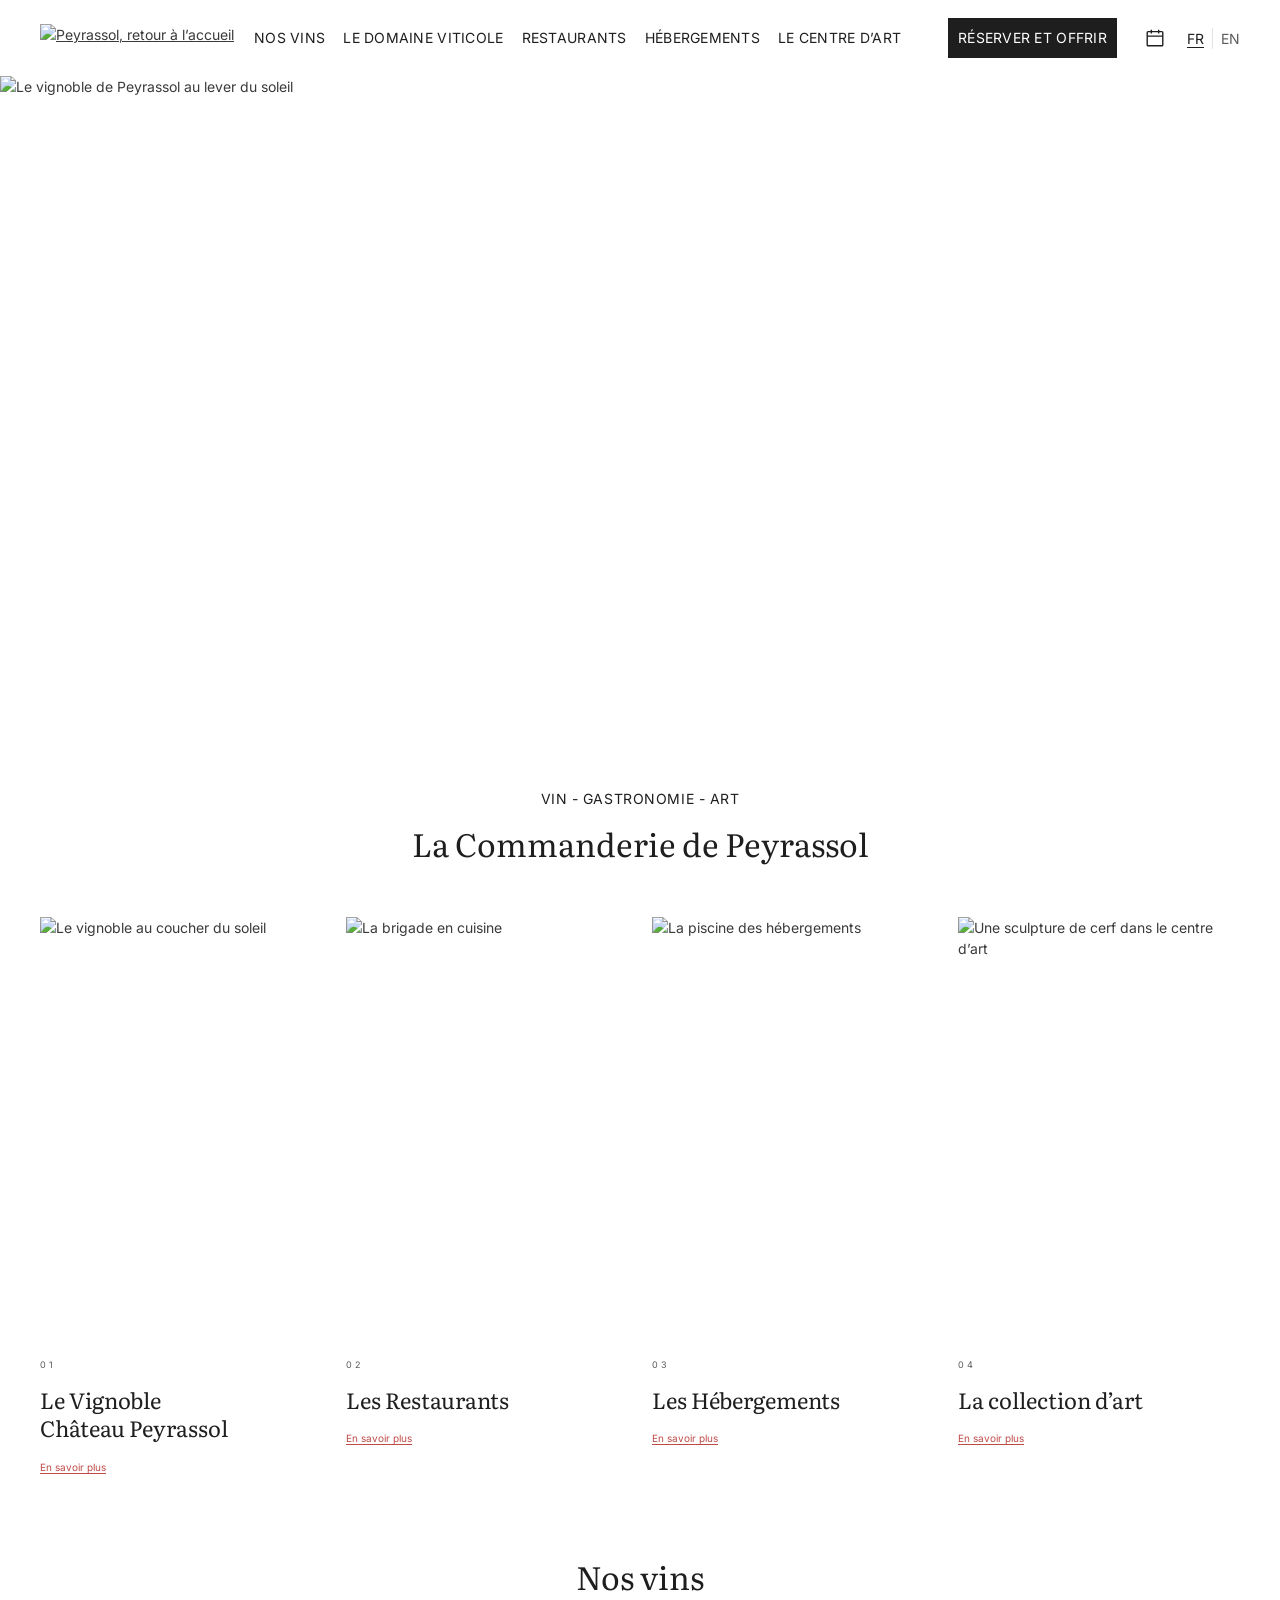
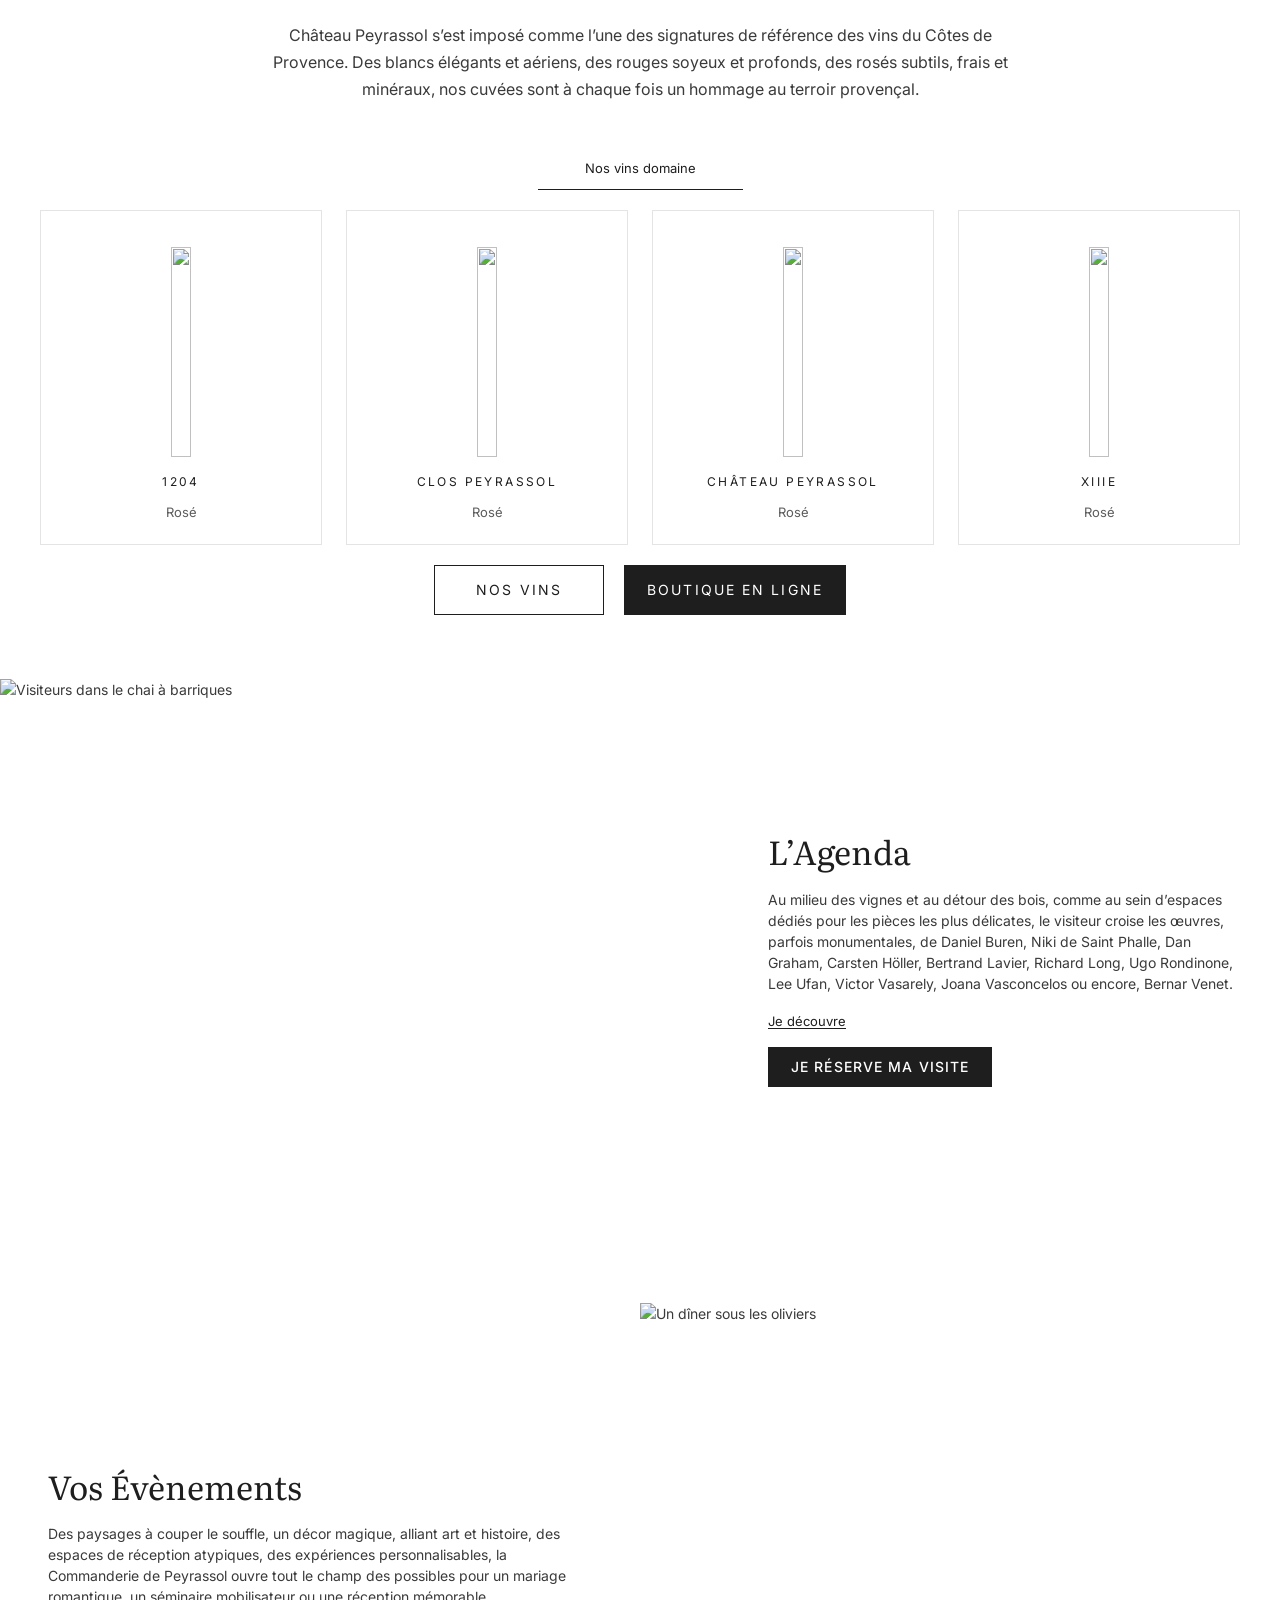
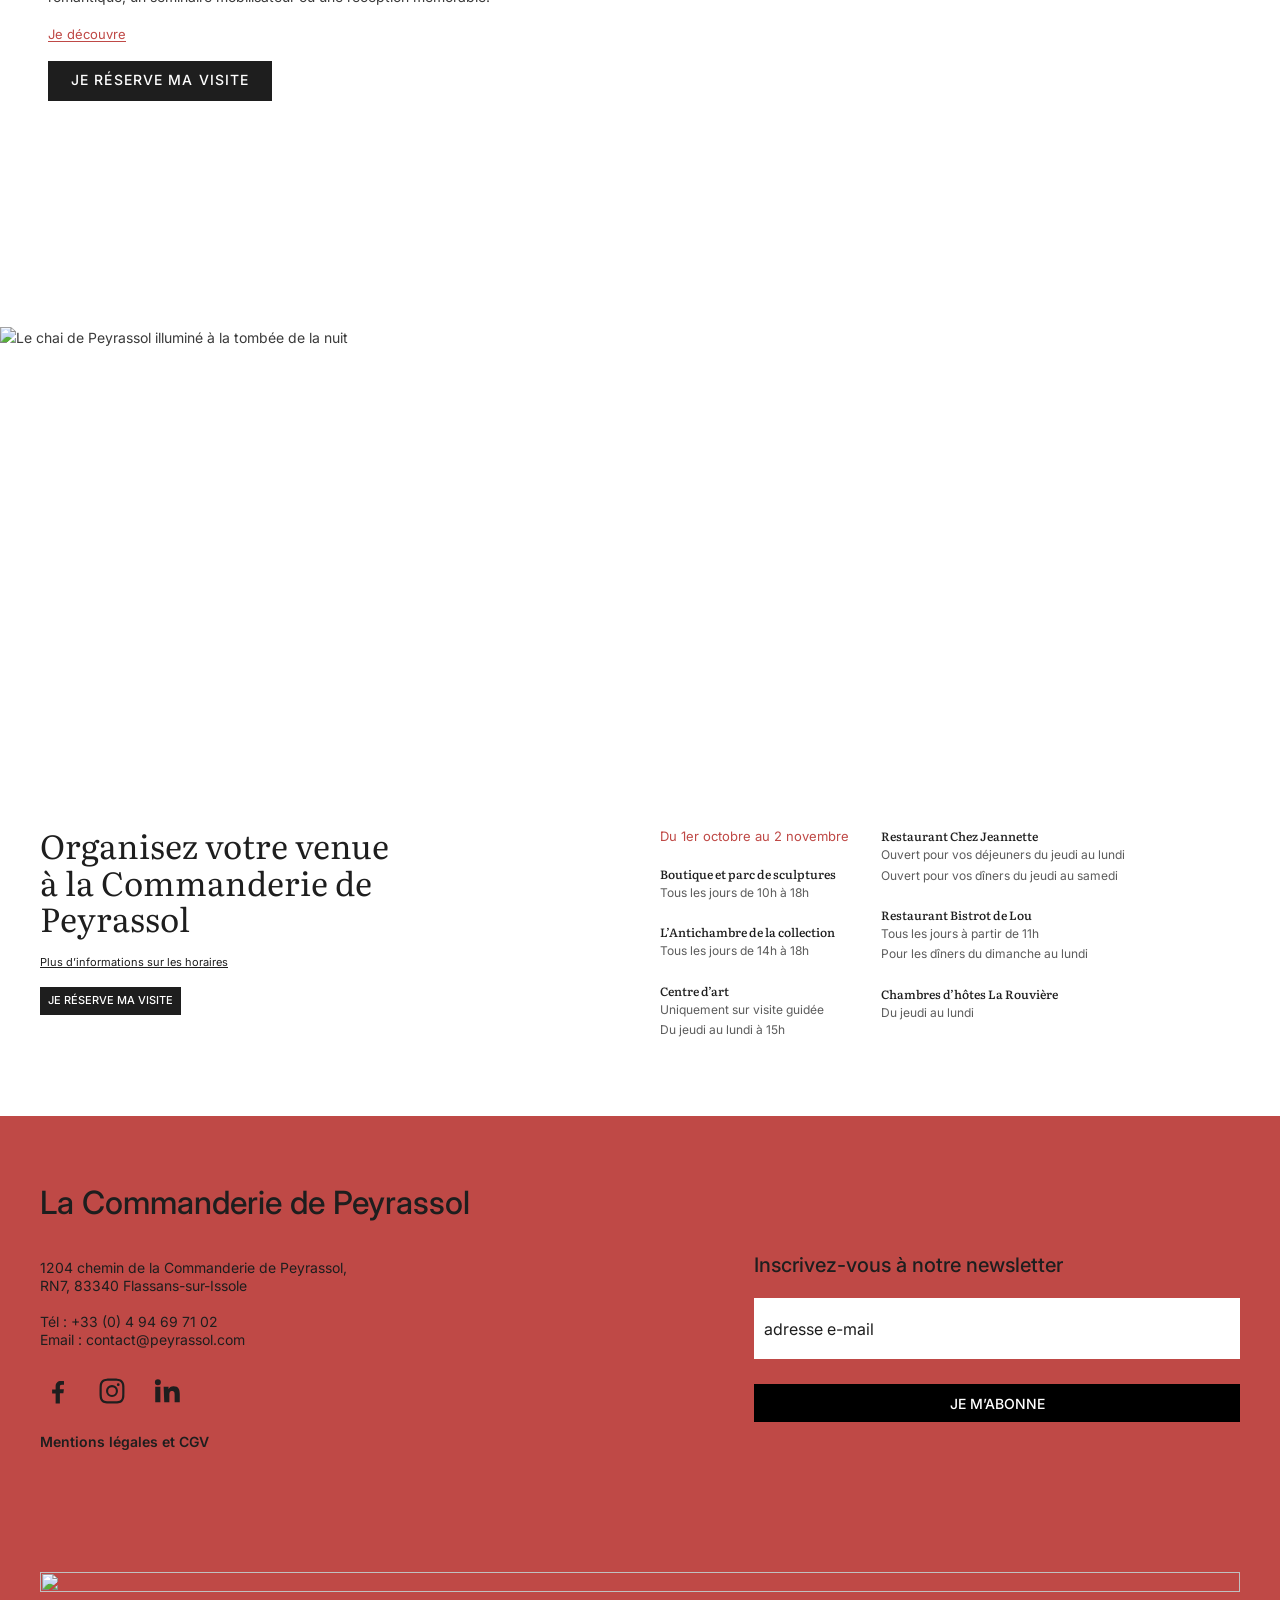
==== index.html @ d23c5f85 "style: duo typographique Suisse Int'l + Literata Literata chargée depuis Google Fonts pour les titre" ====
<!doctype html>
<html lang="fr">
<head>
  <meta charset="utf-8">
  <meta name="viewport" content="width=device-width, initial-scale=1">
  <title>Commanderie de Peyrassol | Vin, gastronomie et art en Provence</title>
  <meta name="description" content="Domaine viticole, restaurants, hébergements et centre d’art au cœur de la Provence.">
  <link rel="preconnect" href="https://fonts.googleapis.com">
  <link rel="preconnect" href="https://fonts.gstatic.com" crossorigin>
  <link rel="stylesheet" href="https://fonts.googleapis.com/css2?family=Inter:wght@400;500;600&family=Literata:opsz,wght@7..72,400..600&display=swap">
  <link rel="stylesheet" href="assets/css/style.css">
  <link rel="stylesheet" href="assets/css/mobile.css">
  <link rel="stylesheet" href="assets/css/demo.css">
</head>
<body>
  <a class="skip-link" href="#contenu">Aller au contenu</a>

  <header class="site-header">
    <div class="site-header__inner container">
      <a class="site-header__logo" href="index.html">
        <img src="assets/img/logo-peyrassol.png" width="2067" height="295" alt="Peyrassol, retour à l’accueil">
      </a>

      <nav class="main-nav" id="main-nav" aria-label="Navigation principale">
        <ul class="main-nav__list">
          <li class="main-nav__item has-sub">
            <a class="main-nav__link" href="nos-vins.html">Nos vins</a>
            <button class="main-nav__toggle" type="button" aria-expanded="false" aria-controls="sub-vins">
              <span class="visually-hidden">Sous-menu Nos vins</span>
            </button>
            <ul class="sub-nav" id="sub-vins">
              <li><a href="nos-vins.html#vins-domaine">Nos vins de domaine</a></li>
              <li><a href="nos-vins.html#vins-negoce">Nos vins de négoce</a></li>
              <li class="sub-nav__strong"><a href="#">La boutique en ligne</a></li>
            </ul>
          </li>
          <li class="main-nav__item has-sub">
            <a class="main-nav__link" href="#">Le domaine viticole</a>
            <button class="main-nav__toggle" type="button" aria-expanded="false" aria-controls="sub-domaine">
              <span class="visually-hidden">Sous-menu Le domaine viticole</span>
            </button>
            <ul class="sub-nav" id="sub-domaine">
              <li><a href="#">Le Vignoble Château Peyrassol</a></li>
              <li><a href="#">Visite et dégustation</a></li>
              <li><a href="#">L’équipe</a></li>
              <li><a href="#">Vos événements</a></li>
              <li><a href="index.html#agenda">Agenda</a></li>
              <li><a href="#">Horaires et contact</a></li>
              <li class="sub-nav__strong"><a href="#">Réservez votre visite</a></li>
            </ul>
          </li>
          <li class="main-nav__item has-sub">
            <a class="main-nav__link" href="restaurants.html">Restaurants</a>
            <button class="main-nav__toggle" type="button" aria-expanded="false" aria-controls="sub-restaurants">
              <span class="visually-hidden">Sous-menu Restaurants</span>
            </button>
            <ul class="sub-nav" id="sub-restaurants">
              <li><a href="restaurants.html">Découvrir les restaurants</a></li>
              <li><a href="restaurants.html#chez-jeannette">Chez Jeannette</a></li>
              <li><a href="restaurants.html#bistrot-de-lou">Le Bistrot de Lou</a></li>
              <li class="sub-nav__strong"><a href="#">Réservez votre table</a></li>
            </ul>
          </li>
          <li class="main-nav__item has-sub">
            <a class="main-nav__link" href="#">Hébergements</a>
            <button class="main-nav__toggle" type="button" aria-expanded="false" aria-controls="sub-hebergements">
              <span class="visually-hidden">Sous-menu Hébergements</span>
            </button>
            <ul class="sub-nav" id="sub-hebergements">
              <li><a href="#">La Rouvière</a></li>
              <li><a href="#">La Commanderie</a></li>
              <li class="sub-nav__strong"><a href="#">Réservez votre séjour</a></li>
            </ul>
          </li>
          <li class="main-nav__item has-sub">
            <a class="main-nav__link" href="#">Le centre d’art</a>
            <button class="main-nav__toggle" type="button" aria-expanded="false" aria-controls="sub-art">
              <span class="visually-hidden">Sous-menu Le centre d’art</span>
            </button>
            <ul class="sub-nav" id="sub-art">
              <li><a href="#">Découvrez le centre d’art</a></li>
              <li><a href="#">La collection Philippe Austruy</a></li>
              <li><a href="#">La programmation 2026</a></li>
              <li><a href="#">Les expositions temporaires</a></li>
              <li class="sub-nav__strong"><a href="#">Réservez votre visite</a></li>
            </ul>
          </li>
        </ul>

        <div class="main-nav__actions">
          <div class="main-nav__item main-nav__item--cta has-sub">
            <a class="main-nav__link main-nav__link--cta" href="#">Réserver et offrir</a>
            <button class="main-nav__toggle" type="button" aria-expanded="false" aria-controls="sub-reserver">
              <span class="visually-hidden">Sous-menu Réserver et offrir</span>
            </button>
            <ul class="sub-nav" id="sub-reserver">
              <li><a href="#">Achetez nos vins</a></li>
              <li><a href="#">Visitez notre domaine viticole</a></li>
              <li><a href="#">Réservez votre table</a></li>
              <li><a href="#">Visitez notre centre d’art</a></li>
              <li><a href="#">Réservez votre séjour</a></li>
              <li><a href="#">Boutique cadeaux</a></li>
              <li><a href="#">Offrez une carte cadeau</a></li>
            </ul>
          </div>
        </div>
      </nav>

      <div class="header-tools">
        <a class="header-tools__agenda" href="index.html#agenda" aria-label="Agenda">
          <svg viewBox="0 0 24 24" aria-hidden="true"><rect x="3.5" y="5" width="17" height="15.5" rx="1"/><path d="M3.5 10h17M8 3v4M16 3v4"/></svg>
        </a>
        <div class="lang-switch">
          <a class="lang-switch__link is-current" href="#" aria-current="true">FR</a>
          <a class="lang-switch__link" href="#" lang="en">EN</a>
        </div>
      </div>

      <button class="burger" type="button" aria-expanded="false" aria-controls="main-nav" aria-label="Ouvrir le menu">
        <span class="burger__bar"></span>
        <span class="burger__bar"></span>
        <span class="burger__bar"></span>
      </button>
    </div>
  </header>

  <main id="contenu" class="page-home">
    <section class="hero-slider" aria-label="Le domaine en images" data-slider>
      <ul class="hero-slider__track" data-slider-track>
        <li class="hero-slider__slide"><img src="assets/img/hero-accueil.jpg" width="2000" height="1124" alt="Le vignoble de Peyrassol au lever du soleil" fetchpriority="high"></li>
        <li class="hero-slider__slide"><img src="assets/img/commanderie-nuit.jpg" width="2000" height="1334" alt="Le chai de Peyrassol illuminé à la tombée de la nuit" loading="lazy"></li>
        <li class="hero-slider__slide"><img src="assets/img/hero-nos-vins.jpg" width="2000" height="506" alt="Le mur de bouteilles de la boutique" loading="lazy"></li>
      </ul>
      <div class="hero-slider__dots" data-slider-dots></div>
    </section>

    <section class="intro container">
      <p class="kicker">Vin - gastronomie - art</p>
      <h1 class="section-title">La Commanderie de Peyrassol</h1>

      <ul class="discover-grid">
        <li class="discover-card">
          <img class="discover-card__img" src="assets/img/vignoble.jpg" width="900" height="1349" alt="Le vignoble au coucher du soleil" loading="lazy">
          <span class="discover-card__num">01</span>
          <h2 class="discover-card__title">Le Vignoble<br>Château Peyrassol</h2>
          <a class="link-red" href="#">En savoir plus</a>
        </li>
        <li class="discover-card">
          <img class="discover-card__img" src="assets/img/restaurants.jpg" width="900" height="1125" alt="La brigade en cuisine" loading="lazy">
          <span class="discover-card__num">02</span>
          <h2 class="discover-card__title">Les Restaurants</h2>
          <a class="link-red" href="restaurants.html">En savoir plus</a>
        </li>
        <li class="discover-card">
          <img class="discover-card__img" src="assets/img/hebergements.jpg" width="900" height="1349" alt="La piscine des hébergements" loading="lazy">
          <span class="discover-card__num">03</span>
          <h2 class="discover-card__title">Les Hébergements</h2>
          <a class="link-red" href="#">En savoir plus</a>
        </li>
        <li class="discover-card">
          <img class="discover-card__img" src="assets/img/collection-art.jpg" width="900" height="1349" alt="Une sculpture de cerf dans le centre d’art" loading="lazy">
          <span class="discover-card__num">04</span>
          <h2 class="discover-card__title">La collection d’art</h2>
          <a class="link-red" href="#">En savoir plus</a>
        </li>
      </ul>
    </section>

    <section class="home-wines container">
      <h2 class="section-title">Nos vins</h2>
      <p class="lead">Château Peyrassol s’est imposé comme l’une des signatures de référence des vins du Côtes de Provence. Des blancs élégants et aériens, des rouges soyeux et profonds, des rosés subtils, frais et minéraux, nos cuvées sont à chaque fois un hommage au terroir provençal.</p>
      <p class="home-wines__tab">Nos vins domaine</p>

      <ul class="wine-grid">
        <li class="wine-card">
          <img class="wine-card__img" src="assets/img/bouteille-1204.jpg" width="420" height="825" alt="" loading="lazy">
          <h3 class="wine-card__name">1204</h3>
          <p class="wine-card__color">Rosé</p>
        </li>
        <li class="wine-card">
          <img class="wine-card__img" src="assets/img/bouteille-clos-peyrassol.jpg" width="420" height="825" alt="" loading="lazy">
          <h3 class="wine-card__name">Clos Peyrassol</h3>
          <p class="wine-card__color">Rosé</p>
        </li>
        <li class="wine-card">
          <img class="wine-card__img" src="assets/img/bouteille-chateau-peyrassol.jpg" width="420" height="825" alt="" loading="lazy">
          <h3 class="wine-card__name">Château Peyrassol</h3>
          <p class="wine-card__color">Rosé</p>
        </li>
        <li class="wine-card">
          <img class="wine-card__img" src="assets/img/bouteille-xiiie.jpg" width="420" height="825" alt="" loading="lazy">
          <h3 class="wine-card__name">XIIIe</h3>
          <p class="wine-card__color">Rosé</p>
        </li>
      </ul>

      <div class="btn-row">
        <a class="btn btn--outline" href="nos-vins.html">Nos vins</a>
        <a class="btn" href="#">Boutique en ligne</a>
      </div>
    </section>

    <section class="split" id="agenda">
      <img class="split__img" src="assets/img/agenda.jpg" width="1200" height="1799" alt="Visiteurs dans le chai à barriques" loading="lazy">
      <div class="split__body">
        <h2 class="split__title">L’Agenda</h2>
        <p>Au milieu des vignes et au détour des bois, comme au sein d’espaces dédiés pour les pièces les plus délicates, le visiteur croise les œuvres, parfois monumentales, de Daniel Buren, Niki de Saint Phalle, Dan Graham, Carsten Höller, Bertrand Lavier, Richard Long, Ugo Rondinone, Lee Ufan, Victor Vasarely, Joana Vasconcelos ou encore, Bernar Venet.</p>
        <a class="link-dark" href="#">Je découvre</a>
        <a class="btn" href="#">Je réserve ma visite</a>
      </div>
    </section>

    <section class="split split--reverse">
      <img class="split__img" src="assets/img/evenements.jpg" width="1200" height="1799" alt="Un dîner sous les oliviers" loading="lazy">
      <div class="split__body">
        <h2 class="split__title">Vos Évènements</h2>
        <p>Des paysages à couper le souffle, un décor magique, alliant art et histoire, des espaces de réception atypiques, des expériences personnalisables, la Commanderie de Peyrassol ouvre tout le champ des possibles pour un mariage romantique, un séminaire mobilisateur ou une réception mémorable.</p>
        <a class="link-red" href="#">Je découvre</a>
        <a class="btn" href="#">Je réserve ma visite</a>
      </div>
    </section>

    <div class="full-img">
      <img src="assets/img/commanderie-nuit.jpg" width="2000" height="1334" alt="Le chai de Peyrassol illuminé à la tombée de la nuit" loading="lazy">
    </div>

    <section class="visit container">
      <div class="visit__intro">
        <h2 class="visit__title">Organisez votre venue à la Commanderie de Peyrassol</h2>
        <a class="visit__more" href="#">Plus d’informations sur les horaires</a>
        <a class="btn btn--small" href="#">Je réserve ma visite</a>
      </div>
      <div class="visit__hours">
        <div class="visit__col">
          <p class="hours__season">Du 1er octobre au 2 novembre</p>
          <dl class="hours">
            <dt>Boutique et parc de sculptures</dt>
            <dd>Tous les jours de 10h à 18h</dd>
            <dt>L’Antichambre de la collection</dt>
            <dd>Tous les jours de 14h à 18h</dd>
            <dt>Centre d’art</dt>
            <dd>Uniquement sur visite guidée<br>Du jeudi au lundi à 15h</dd>
          </dl>
        </div>
        <dl class="hours">
          <dt>Restaurant Chez Jeannette</dt>
          <dd>Ouvert pour vos déjeuners du jeudi au lundi<br>Ouvert pour vos dîners du jeudi au samedi</dd>
          <dt>Restaurant Bistrot de Lou</dt>
          <dd>Tous les jours à partir de 11h<br>Pour les dîners du dimanche au lundi</dd>
          <dt>Chambres d’hôtes La Rouvière</dt>
          <dd>Du jeudi au lundi</dd>
        </dl>
      </div>
    </section>
  </main>

  <footer class="site-footer">
    <div class="site-footer__inner container">
      <div class="site-footer__info">
        <p class="site-footer__title">La Commanderie de Peyrassol</p>
        <address class="site-footer__address">
          <p>1204 chemin de la Commanderie de Peyrassol,<br>RN7, 83340 Flassans-sur-Issole</p>
          <p>Tél : <a href="tel:+33494697102">+33 (0) 4 94 69 71 02</a><br>Email : <a href="mailto:contact@peyrassol.com">contact@peyrassol.com</a></p>
        </address>
        <ul class="social">
          <li><a class="social__link" href="#" aria-label="Facebook">
            <svg viewBox="0 0 24 24" aria-hidden="true"><path d="M13.5 22v-8.2h2.8l.4-3.2h-3.2V8.5c0-.9.3-1.6 1.6-1.6h1.7V4.1c-.3 0-1.3-.1-2.5-.1-2.5 0-4.2 1.5-4.2 4.3v2.4H7.3v3.2h2.8V22h3.4z"/></svg>
          </a></li>
          <li><a class="social__link" href="#" aria-label="Instagram">
            <svg viewBox="0 0 24 24" aria-hidden="true"><path d="M12 7.2a4.8 4.8 0 1 0 0 9.6 4.8 4.8 0 0 0 0-9.6zm0 7.9a3.1 3.1 0 1 1 0-6.2 3.1 3.1 0 0 1 0 6.2zm5-9.3a1.1 1.1 0 1 0 0 2.2 1.1 1.1 0 0 0 0-2.2zM21.9 7.9c-.1-1.6-.4-3-1.6-4.2S17.7 2.2 16.1 2.1C14.5 2 9.5 2 7.9 2.1c-1.6.1-3 .4-4.2 1.6S2.2 6.3 2.1 7.9C2 9.5 2 14.5 2.1 16.1c.1 1.6.4 3 1.6 4.2s2.6 1.5 4.2 1.6c1.6.1 6.6.1 8.2 0 1.6-.1 3-.4 4.2-1.6s1.5-2.6 1.6-4.2c.1-1.6.1-6.6 0-8.2zm-2.1 10a3.3 3.3 0 0 1-1.9 1.9c-1.3.5-4.4.4-5.9.4s-4.6.1-5.9-.4a3.3 3.3 0 0 1-1.9-1.9c-.5-1.3-.4-4.4-.4-5.9s-.1-4.6.4-5.9a3.3 3.3 0 0 1 1.9-1.9c1.3-.5 4.4-.4 5.9-.4s4.6-.1 5.9.4a3.3 3.3 0 0 1 1.9 1.9c.5 1.3.4 4.4.4 5.9s.1 4.6-.4 5.9z"/></svg>
          </a></li>
          <li><a class="social__link" href="#" aria-label="LinkedIn">
            <svg viewBox="0 0 24 24" aria-hidden="true"><path d="M3.4 8.6h4.1V21H3.4zM5.5 2.5a2.4 2.4 0 1 1 0 4.8 2.4 2.4 0 0 1 0-4.8zM10.1 8.6H14v1.7h.1c.6-1 1.9-2.1 3.9-2.1 4.2 0 5 2.7 5 6.3V21h-4.1v-5.8c0-1.4 0-3.2-2-3.2s-2.2 1.5-2.2 3.1V21h-4.1z"/></svg>
          </a></li>
        </ul>
        <a class="site-footer__legal" href="#">Mentions légales et CGV</a>
      </div>

      <form class="newsletter" action="#" method="post">
        <label class="newsletter__title" for="newsletter-email">Inscrivez-vous à notre newsletter</label>
        <input class="newsletter__input" id="newsletter-email" type="email" name="email" placeholder="adresse e-mail" autocomplete="email" required>
        <button class="newsletter__button" type="submit">Je m’abonne</button>
      </form>
    </div>

    <div class="site-footer__brand container">
      <img src="assets/img/logo-peyrassol.png" width="2067" height="295" alt="" loading="lazy">
    </div>
  </footer>

  <script src="assets/js/menu-mobile.js" defer></script>
  <script src="assets/js/main.js" defer></script>
  <script src="assets/js/demo-switch.js" defer></script>
</body>
</html>
---- assets/css/style.css ----
/* ==========================================================================
   Peyrassol — styles de base (desktop, maquettes 1440 px)
   Le responsive est entièrement dans mobile.css, chargé après ce fichier.
   ========================================================================== */

:root {
  --red: #bf4946;
  --black: #1e1e1e;
  --text: #3a3a3a;
  --grey: #5c5c5c;
  --border: #e4e4e4;
  --bg-grey: #efebeb;
  --white: #fff;

  /* Suisse Int'l : police sous licence, servie si installée (voir @font-face
     ci-dessous) ; Inter la remplace en attendant les fichiers .woff2. */
  --font-sans: "Suisse Intl", Inter, "Helvetica Neue", Arial, sans-serif;
  --font-serif: Literata, Georgia, "Times New Roman", serif;

  --container: 1200px;
  --gutter: 24px;
  --header-h: 76px;
}

/* --- Polices ----------------------------------------------------------- */

/* Suisse Int'l (Swiss Typefaces) : à compléter avec
   url("../fonts/SuisseIntl-*.woff2") format("woff2") une fois la licence web fournie. */
@font-face {
  font-family: "Suisse Intl";
  font-weight: 400;
  font-display: swap;
  src: local("Suisse Int'l Regular"), local("SuisseIntl-Regular");
}

@font-face {
  font-family: "Suisse Intl";
  font-weight: 500;
  font-display: swap;
  src: local("Suisse Int'l Medium"), local("SuisseIntl-Medium");
}

@font-face {
  font-family: "Suisse Intl";
  font-weight: 600;
  font-display: swap;
  src: local("Suisse Int'l SemiBold"), local("SuisseIntl-SemiBold");
}

/* --- Reset ------------------------------------------------------------- */

*,
*::before,
*::after {
  box-sizing: border-box;
}

html {
  -webkit-text-size-adjust: 100%;
  scroll-padding-top: var(--header-h);
}

body {
  margin: 0;
  font-family: var(--font-sans);
  font-size: 14px;
  line-height: 1.5;
  color: var(--text);
  background: var(--white);
  -webkit-font-smoothing: antialiased;
}

h1, h2, h3, h4, p, ul, dl, dd, figure {
  margin: 0;
}

ul {
  padding: 0;
  list-style: none;
}

img {
  display: block;
  max-width: 100%;
  height: auto;
}

a {
  color: inherit;
}

button,
input {
  font: inherit;
  color: inherit;
}

button {
  cursor: pointer;
}

:focus-visible {
  outline: 2px solid var(--red);
  outline-offset: 2px;
}

.visually-hidden {
  position: absolute !important;
  width: 1px;
  height: 1px;
  overflow: hidden;
  clip: rect(0 0 0 0);
  white-space: nowrap;
}

.skip-link {
  position: absolute;
  top: -100px;
  left: 16px;
  z-index: 200;
  padding: 10px 16px;
  background: var(--black);
  color: var(--white);
}

.skip-link:focus {
  top: 8px;
}

.container {
  width: min(var(--container), 100% - 2 * var(--gutter));
  margin-inline: auto;
}

/* --- Éléments communs ------------------------------------------------- */

.kicker {
  font-size: 14px;
  letter-spacing: 0.04em;
  text-transform: uppercase;
  color: var(--black);
}

.section-title {
  font-family: var(--font-serif);
  font-size: 32px;
  font-weight: 400;
  line-height: 1.25;
  color: var(--black);
}

.page-title {
  font-family: var(--font-serif);
  font-size: 44px;
  font-weight: 400;
  line-height: 1.2;
  color: var(--black);
}

.lead {
  max-width: 760px;
  margin-inline: auto;
  font-size: 16px;
  line-height: 1.7;
}

.link-red,
.link-dark {
  display: inline-block;
  font-size: 13px;
  text-underline-offset: 2px;
}

.link-red {
  color: var(--red);
}

.link-dark {
  color: var(--black);
}

.btn {
  display: inline-flex;
  align-items: center;
  justify-content: center;
  min-height: 40px;
  padding: 10px 22px;
  border: 1px solid var(--black);
  background: var(--black);
  color: var(--white);
  font-size: 14px;
  font-weight: 500;
  letter-spacing: 0.08em;
  line-height: 1.2;
  text-align: center;
  text-decoration: none;
  text-transform: uppercase;
  transition: background-color 0.2s, color 0.2s;
}

.btn:hover {
  background: var(--white);
  color: var(--black);
}

.btn--outline {
  background: var(--white);
  color: var(--black);
}

.btn--outline:hover {
  background: var(--black);
  color: var(--white);
}

.btn--tag {
  min-height: 32px;
  padding: 6px 9px;
  background: var(--white);
  color: var(--black);
  letter-spacing: 0;
}

.btn--tag:hover {
  background: var(--black);
  color: var(--white);
}

.btn--small {
  min-height: 28px;
  padding: 6px 7px;
  font-size: 11px;
  letter-spacing: 0;
}

.btn-row {
  display: flex;
  flex-wrap: wrap;
  justify-content: center;
  gap: 20px;
}

/* --- Header ----------------------------------------------------------- */

.site-header {
  position: sticky;
  top: 0;
  z-index: 100;
  background: var(--white);
}

/* Bandeau blanc pleine largeur derrière les sous-menus (maquettes « Group ») */
.site-header::after {
  content: "";
  position: absolute;
  top: 100%;
  left: 0;
  right: 0;
  height: 190px;
  background: var(--white);
  opacity: 0;
  visibility: hidden;
  pointer-events: none;
}

.site-header:has(.has-sub:is(:hover, :focus-within))::after {
  opacity: 1;
  visibility: visible;
}

.site-header__inner {
  display: flex;
  align-items: center;
  height: var(--header-h);
}

.site-header__logo {
  flex-shrink: 0;
  margin-right: 18px;
}

.site-header__logo img {
  width: 196px;
}

.burger {
  display: none;
}

.main-nav {
  display: flex;
  flex: 1;
  align-items: center;
  justify-content: space-between;
}

.main-nav__list {
  display: flex;
  gap: 18px;
}

.main-nav__item {
  position: relative;
}

.main-nav__link {
  display: block;
  padding: 28px 0;
  font-size: 14px;
  line-height: 20px;
  letter-spacing: 0.02em;
  text-decoration: none;
  text-transform: uppercase;
  color: var(--black);
}

.main-nav__item:hover > .main-nav__link,
.main-nav__item.is-active > .main-nav__link {
  text-decoration: underline;
  text-underline-offset: 3px;
}

.main-nav__toggle {
  display: none;
}

.sub-nav {
  position: absolute;
  top: calc(100% - 22px);
  left: 0;
  z-index: 1;
  min-width: 240px;
  padding: 0 0 16px;
  opacity: 0;
  visibility: hidden;
  transition: opacity 0.15s, visibility 0.15s;
}

.has-sub:is(:hover, :focus-within) > .sub-nav {
  opacity: 1;
  visibility: visible;
}

.sub-nav a {
  display: block;
  padding: 3px 0;
  font-size: 13px;
  letter-spacing: 0.02em;
  text-decoration: none;
  color: var(--black);
}

.sub-nav a:hover {
  text-decoration: underline;
}

.sub-nav__strong a {
  font-weight: 600;
}

.main-nav__actions {
  display: flex;
  align-items: center;
  gap: 20px;
}

.main-nav__link--cta {
  padding: 10px;
  background: var(--black);
  color: var(--white);
}

.main-nav__item--cta:hover > .main-nav__link--cta {
  text-decoration: none;
}

.main-nav__item--cta .sub-nav {
  top: calc(100% + 12px);
  padding-left: 2px;
}

/* Agenda + langue, à droite du bandeau (à côté du burger sous 1280 px) */
.header-tools {
  display: flex;
  flex-shrink: 0;
  align-items: center;
  gap: 14px;
  margin-left: 20px;
}

.header-tools__agenda {
  display: grid;
  place-items: center;
  width: 36px;
  height: 36px;
  color: var(--black);
}

.header-tools__agenda svg {
  width: 22px;
  height: 22px;
  fill: none;
  stroke: currentColor;
  stroke-width: 1.5;
}

.header-tools__agenda:hover {
  color: var(--red);
}

.lang-switch {
  display: flex;
  gap: 8px;
}

.lang-switch__link {
  font-size: 14px;
  text-decoration: none;
  color: var(--grey);
}

.lang-switch__link + .lang-switch__link {
  padding-left: 8px;
  border-left: 1px solid var(--border);
}

.lang-switch__link.is-current,
.lang-switch__link:hover {
  color: var(--black);
  text-decoration: underline;
  text-underline-offset: 3px;
}

/* --- Accueil : slider ------------------------------------------------- */

.hero-slider {
  position: relative;
}

.hero-slider__track {
  display: flex;
  overflow-x: auto;
  scroll-snap-type: x mandatory;
  scrollbar-width: none;
}

.hero-slider__track::-webkit-scrollbar {
  display: none;
}

.hero-slider__slide {
  flex: 0 0 100%;
  scroll-snap-align: start;
}

.hero-slider__slide img {
  width: 100%;
  height: 640px;
  object-fit: cover;
}

.hero-slider__dots {
  position: absolute;
  bottom: 28px;
  left: 50%;
  display: flex;
  gap: 10px;
  transform: translateX(-50%);
}

.hero-slider__dot {
  width: 12px;
  height: 12px;
  padding: 0;
  border: 0;
  border-radius: 50%;
  background: rgba(255, 255, 255, 0.5);
}

.hero-slider__dot[aria-current="true"] {
  background: var(--white);
}

/* --- Accueil : intro et cartes ---------------------------------------- */

.intro {
  padding-top: 72px;
  text-align: center;
}

.intro .section-title {
  margin-top: 14px;
}

.discover-grid {
  display: grid;
  grid-template-columns: repeat(4, 1fr);
  gap: 24px;
  margin-top: 54px;
  text-align: left;
}

.discover-card__img {
  width: 100%;
  aspect-ratio: 2 / 3;
  object-fit: cover;
}

.discover-card__num {
  display: block;
  margin-top: 18px;
  font-size: 9px;
  letter-spacing: 0.3em;
  color: var(--grey);
}

.discover-card__title {
  margin: 14px 0 12px;
  font-family: var(--font-serif);
  font-size: 22px;
  font-weight: 400;
  line-height: 1.3;
  color: var(--black);
}

.discover-card .link-red {
  font-size: 10px;
}

/* --- Accueil : nos vins ----------------------------------------------- */

.home-wines {
  padding-top: 80px;
  text-align: center;
}

.home-wines .lead {
  margin-top: 26px;
}

.home-wines__tab {
  display: inline-block;
  min-width: 205px;
  margin-top: 56px;
  padding-bottom: 10px;
  border-bottom: 1px solid var(--black);
  font-size: 13px;
  color: var(--black);
}

.wine-grid {
  display: grid;
  grid-template-columns: repeat(4, 1fr);
  gap: 24px;
  margin: 20px 0 20px;
}

.wine-card {
  padding: 36px 16px 22px;
  border: 1px solid var(--border);
}

.wine-card__img {
  width: auto;
  height: 210px;
  margin-inline: auto;
}

.wine-card__name {
  margin-top: 16px;
  font-size: 12px;
  font-weight: 400;
  letter-spacing: 0.2em;
  text-transform: uppercase;
  color: var(--black);
}

.wine-card__color {
  margin-top: 12px;
  font-size: 13px;
  color: var(--grey);
}

.home-wines .btn {
  min-width: 170px;
  min-height: 50px;
  font-weight: 400;
  letter-spacing: 0.15em;
}

/* --- Blocs image + texte ---------------------------------------------- */

.split {
  display: grid;
  grid-template-columns: 55% 1fr;
  align-items: center;
  gap: 64px;
  margin-top: 64px;
}

.split__img {
  width: 100%;
  height: 100%;
  min-height: 440px;
  max-height: 560px;
  object-fit: cover;
}

.split__body {
  max-width: 560px;
  padding-right: 32px;
}

.split__title {
  margin-bottom: 18px;
  font-family: var(--font-serif);
  font-size: 33px;
  font-weight: 400;
  line-height: 1.2;
  color: var(--black);
}

.split__subtitle {
  margin: -6px 0 14px;
  font-family: var(--font-serif);
  font-size: 16px;
  line-height: 1.35;
  color: var(--red);
}

.split__body > p {
  font-size: 14px;
  line-height: 1.5;
}

.split__body .link-red,
.split__body .link-dark {
  display: table;
  margin: 18px 0 16px;
}

.split--reverse {
  grid-template-columns: 1fr 50%;
}

.split--reverse .split__img {
  order: 2;
}

.split--reverse .split__body {
  justify-self: end;
  padding: 0 0 0 32px;
}

.full-img {
  margin-top: 64px;
}

.full-img img {
  width: 100%;
  height: 460px;
  object-fit: cover;
}

/* --- Accueil : organisez votre venue ---------------------------------- */

.visit {
  display: grid;
  grid-template-columns: 1fr 1fr;
  gap: 40px;
  padding: 40px 0 56px;
}

.visit__title {
  max-width: 360px;
  font-family: var(--font-serif);
  font-size: 33px;
  font-weight: 400;
  line-height: 1.1;
  color: var(--black);
}

.visit__more {
  display: table;
  margin: 18px 0 16px;
  font-size: 11px;
  color: var(--black);
}

.visit__hours {
  display: grid;
  grid-template-columns: auto auto;
  justify-content: start;
  gap: 32px;
}

.hours__season {
  margin-bottom: 18px;
  font-size: 13px;
  color: var(--red);
}

.hours dt {
  font-family: var(--font-serif);
  font-size: 12px;
  font-weight: 500;
  color: var(--black);
}

.hours dd {
  margin-bottom: 20px;
  font-size: 12px;
  line-height: 1.7;
  color: var(--grey);
}

/* --- Pages intérieures ------------------------------------------------ */

.page-hero img {
  width: 100%;
  height: 400px;
  object-fit: cover;
}

.page-intro {
  padding: 64px 0 40px;
  text-align: center;
}

.breadcrumb {
  margin-bottom: 12px;
  font-size: 10px;
  color: var(--black);
}

.breadcrumb a {
  color: var(--grey);
  text-decoration: none;
}

.breadcrumb a:hover {
  text-decoration: underline;
}

.page-intro .lead {
  max-width: 900px;
  margin-top: 20px;
}

.btn-row--tags {
  margin-top: 44px;
}

/* --- Nos vins --------------------------------------------------------- */

.range__intro {
  padding: 32px 0 0;
  text-align: center;
}

.range__intro p {
  max-width: 920px;
  margin: 26px auto 44px;
  font-size: 14px;
  line-height: 1.45;
}

.wine-tabs {
  padding: 56px 0 90px;
  text-align: center;
}

#vins-negoce {
  background: var(--bg-grey);
}

#vins-negoce .range__intro {
  padding-top: 70px;
}

#vins-negoce .wine-card {
  border-color: #dcd6d6;
  background: var(--white);
}

/* Onglets Rosés / Blancs / Rouges, même trait que l'onglet de l'accueil */
.wine-tabs__list {
  display: flex;
  justify-content: center;
}

.wine-tabs__tab {
  min-width: 160px;
  padding: 0 16px 10px;
  border: 0;
  border-bottom: 1px solid var(--border);
  background: none;
  font-size: 13px;
  letter-spacing: 0.08em;
  text-transform: uppercase;
  color: var(--grey);
}

.wine-tabs__tab:hover {
  color: var(--black);
}

.wine-tabs__tab[aria-selected="true"] {
  border-bottom-color: var(--black);
  color: var(--black);
}

.wine-tabs__panel .wine-grid {
  margin-top: 32px;
  margin-bottom: 0;
}

.wine-tabs .link-red {
  display: inline-block;
  margin-top: 12px;
  font-size: 12px;
}

/* --- Restaurants ------------------------------------------------------ */

.prose {
  max-width: 900px;
  margin: 26px auto 0;
  font-size: 16px;
  line-height: 1.7;
}

.prose p + p {
  margin-top: 27px;
}

.prose__kicker {
  margin-top: 27px;
  font-size: 16px;
  font-weight: 400;
  text-transform: uppercase;
  color: var(--red);
}

.prose a {
  text-underline-offset: 2px;
}

.split--resto {
  grid-template-columns: 49% 1fr;
  align-items: start;
  gap: 18px;
  margin-top: 40px;
}

.split--resto .split__body {
  padding: 26px 0 0;
  max-width: 520px;
}

.split--resto.split--reverse {
  grid-template-columns: 1fr 49%;
  align-items: center;
}

.split--resto.split--reverse .split__body {
  justify-self: start;
  padding: 0 0 0 max(var(--gutter), (100vw - var(--container)) / 2);
  max-width: none;
}

.split--resto.split--reverse .split__body > * {
  max-width: 540px;
}

.garden {
  padding-top: 80px;
  text-align: center;
}

.garden__grid {
  display: grid;
  grid-template-columns: repeat(3, 1fr);
  gap: 24px;
  margin-top: 28px;
}

.garden__grid img {
  width: 100%;
  aspect-ratio: 6 / 7;
  object-fit: cover;
}

/* --- Labels ----------------------------------------------------------- */

.labels {
  padding: 56px 0 48px;
}

.labels__inner {
  display: flex;
  align-items: center;
  justify-content: center;
  gap: 40px;
}

.labels__track {
  display: flex;
  align-items: center;
  gap: 90px;
  overflow-x: auto;
  scroll-snap-type: x mandatory;
  scrollbar-width: none;
}

.labels__track::-webkit-scrollbar {
  display: none;
}

.labels__item {
  flex-shrink: 0;
  scroll-snap-align: center;
}

.labels__item img {
  width: auto;
  height: 96px;
}

.labels__item:first-child img {
  height: 78px;
}

.labels__arrow {
  display: grid;
  place-items: center;
  width: 44px;
  height: 44px;
  padding: 0;
  border: 0;
  background: none;
}

.labels__arrow:disabled {
  opacity: 0.35;
  cursor: default;
}

.labels__arrow svg {
  width: 28px;
  height: 28px;
  fill: none;
  stroke: var(--black);
  stroke-width: 2;
}

/* --- Footer ----------------------------------------------------------- */

.site-footer {
  padding: 68px 0 48px;
  background: var(--red);
  color: var(--black);
}

.site-footer__inner {
  display: grid;
  grid-template-columns: 1fr 486px;
  gap: 40px;
}

.site-footer__title {
  font-size: 32px;
  font-weight: 500;
  line-height: 1.2;
}

.site-footer__address {
  margin-top: 36px;
  font-size: 14px;
  font-style: normal;
  line-height: 1.3;
}

.site-footer__address p + p {
  margin-top: 18px;
}

.site-footer__address a {
  text-decoration: none;
}

.site-footer__address a:hover {
  text-decoration: underline;
}

.social {
  display: flex;
  gap: 18px;
  margin-top: 24px;
}

.social__link {
  display: grid;
  place-items: center;
  width: 36px;
  height: 36px;
}

.social__link svg {
  width: 30px;
  height: 30px;
  fill: var(--black);
}

.site-footer__legal {
  display: inline-block;
  margin-top: 22px;
  font-size: 14px;
  font-weight: 600;
  text-decoration: none;
}

.site-footer__legal:hover {
  text-decoration: underline;
}

.newsletter {
  display: flex;
  flex-direction: column;
  align-self: center;
  padding-top: 36px;
}

.newsletter__title {
  font-size: 20px;
  font-weight: 500;
}

.newsletter__input {
  height: 61px;
  margin-top: 18px;
  padding: 0 10px;
  border: 0;
  border-radius: 0;
  background: var(--white);
  font-size: 16px;
}

.newsletter__input::placeholder {
  color: var(--black);
}

.newsletter__button {
  height: 38px;
  margin-top: 25px;
  border: 0;
  background: #000;
  color: var(--white);
  font-size: 14px;
  font-weight: 500;
  text-transform: uppercase;
}

.newsletter__button:hover {
  background: var(--black);
  text-decoration: underline;
}

.site-footer__brand {
  margin-top: 120px;
}

.site-footer__brand img {
  width: 100%;
}

/* --- Accessibilité : mouvement réduit --------------------------------- */

@media (prefers-reduced-motion: reduce) {
  *,
  *::before,
  *::after {
    scroll-behavior: auto !important;
    transition-duration: 0.01ms !important;
  }
}
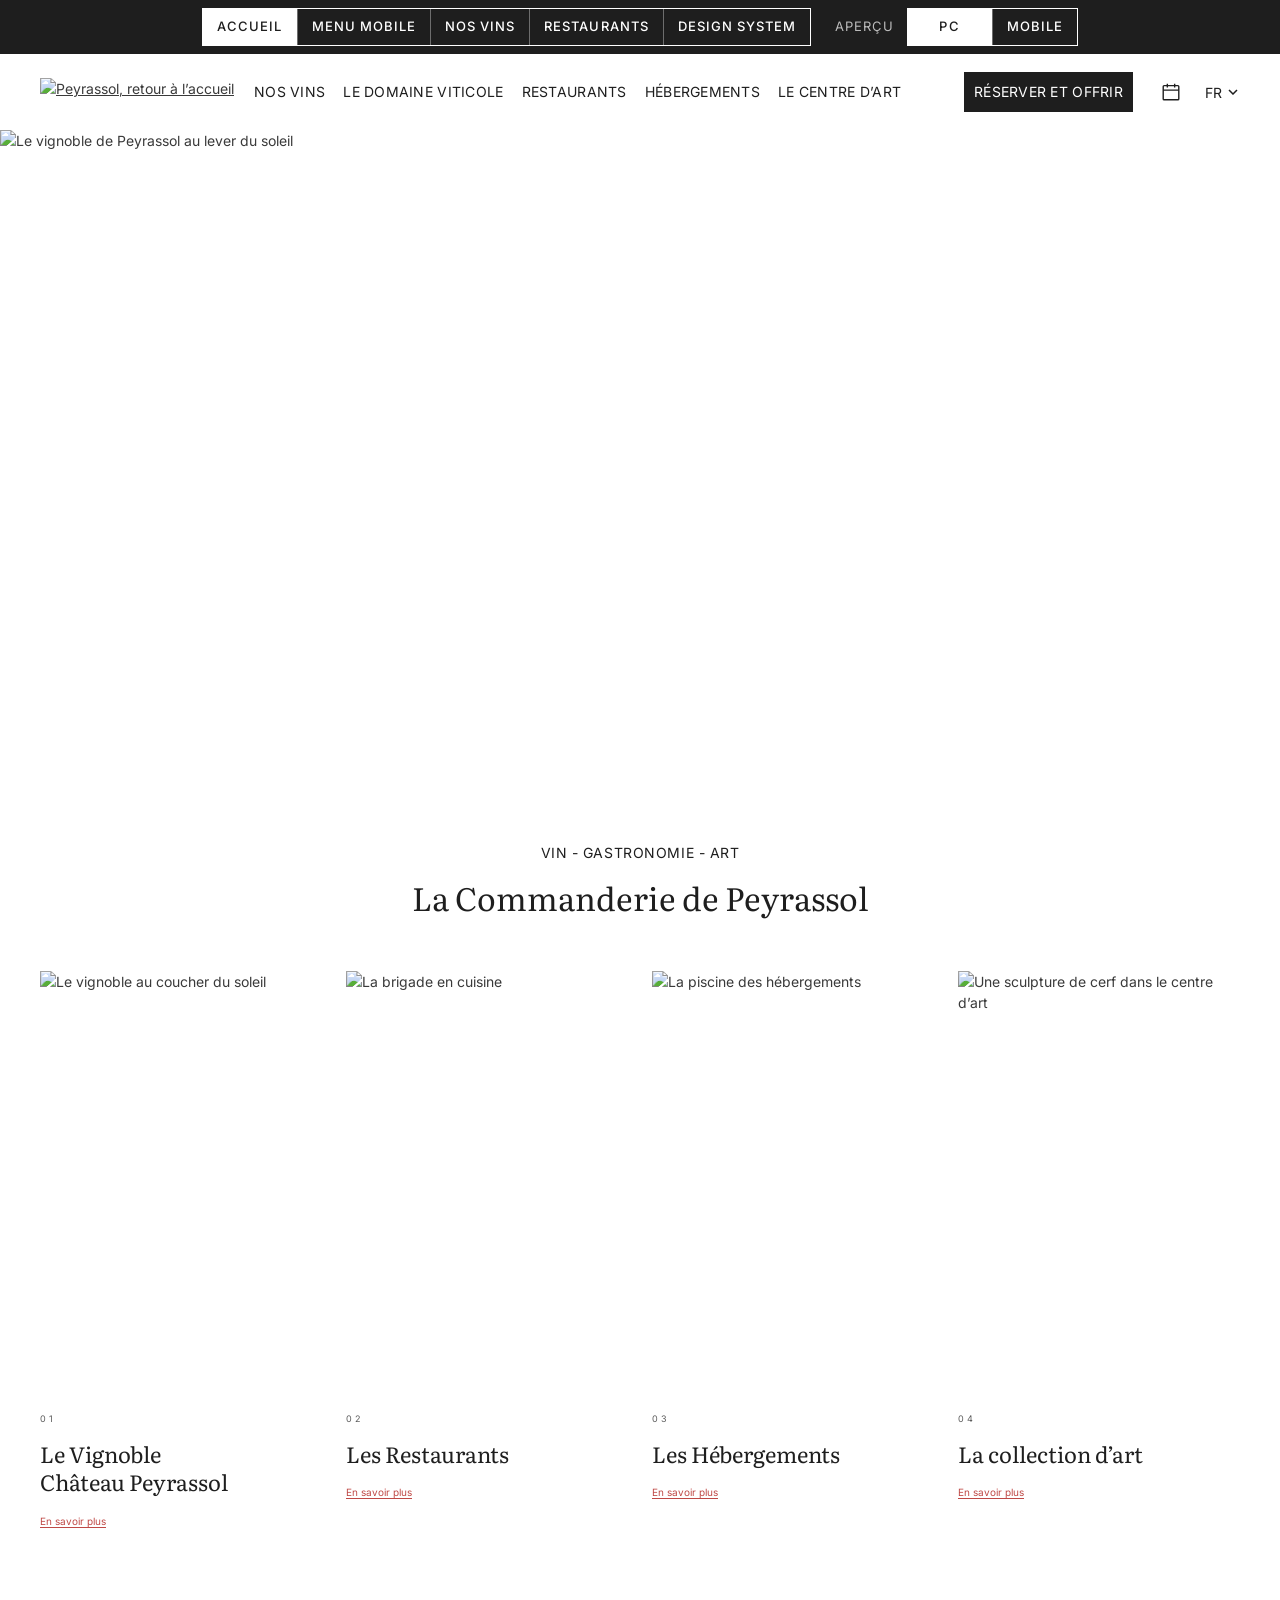
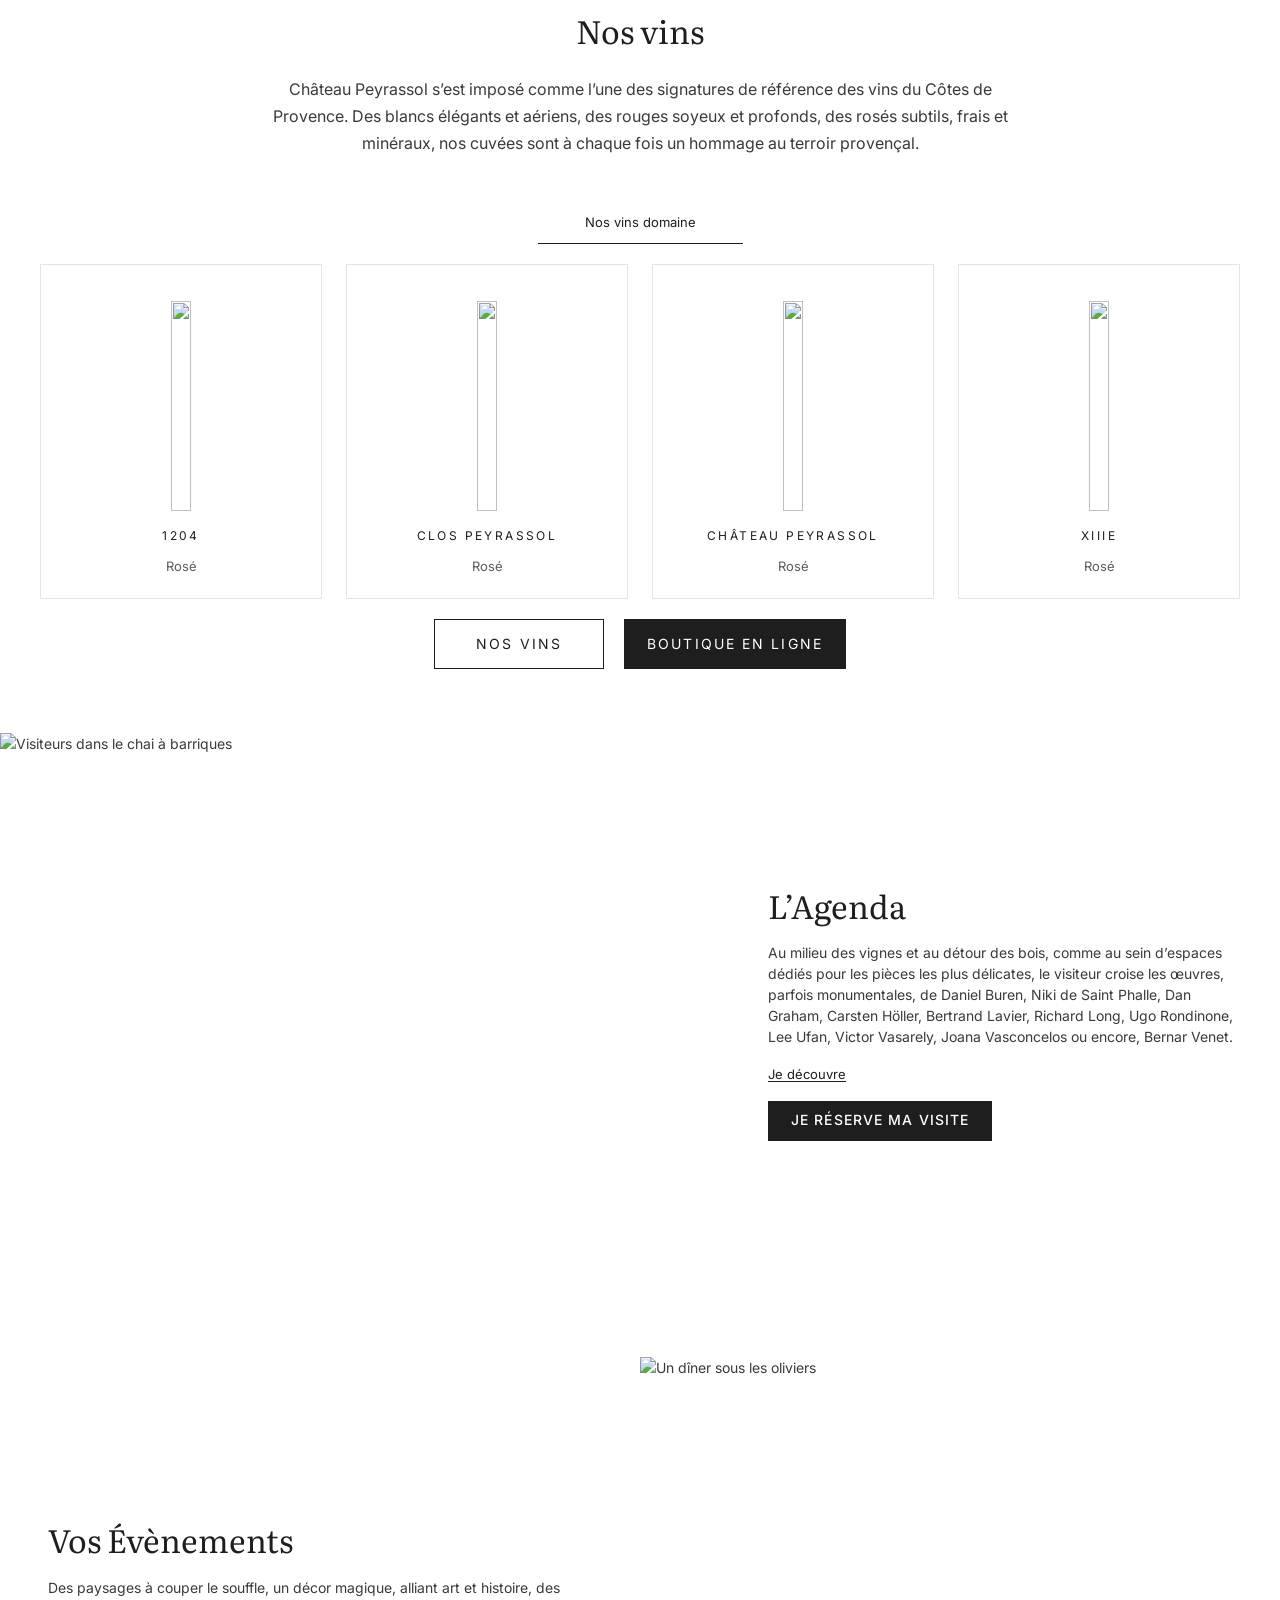
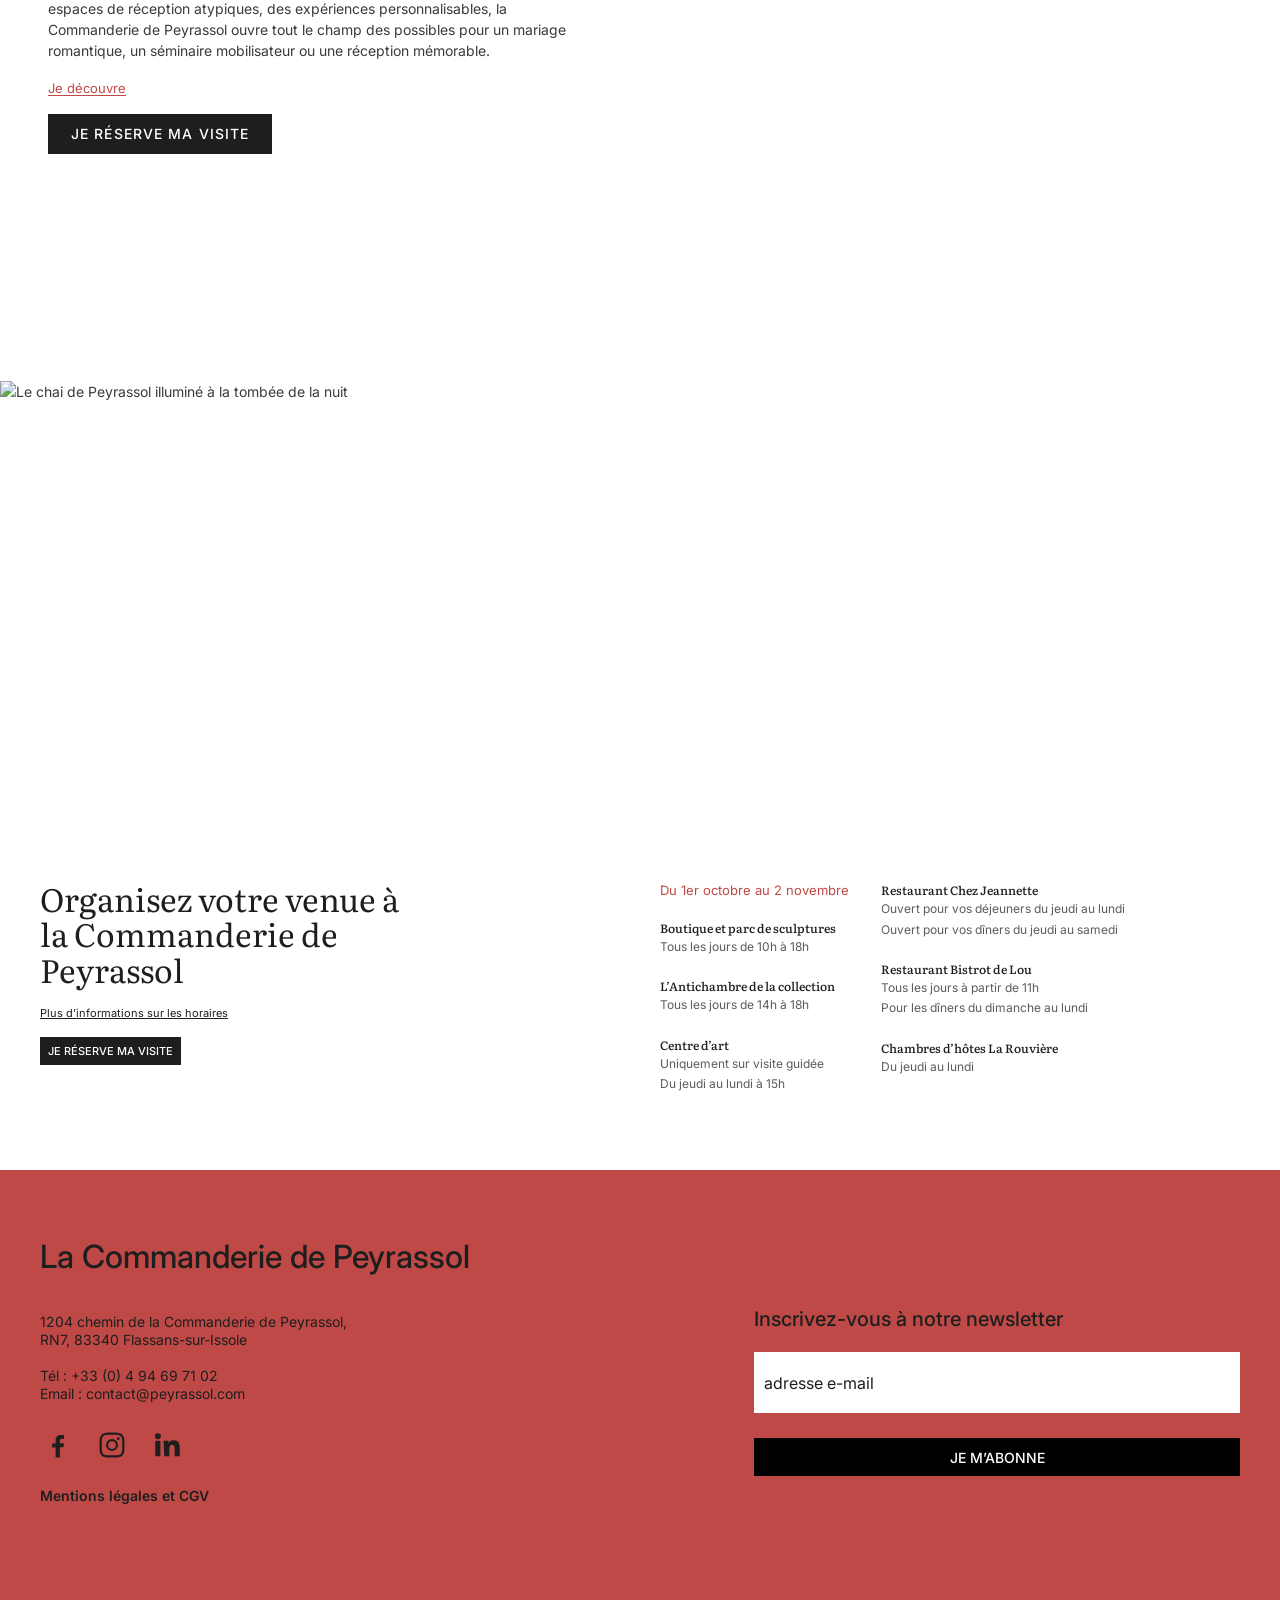
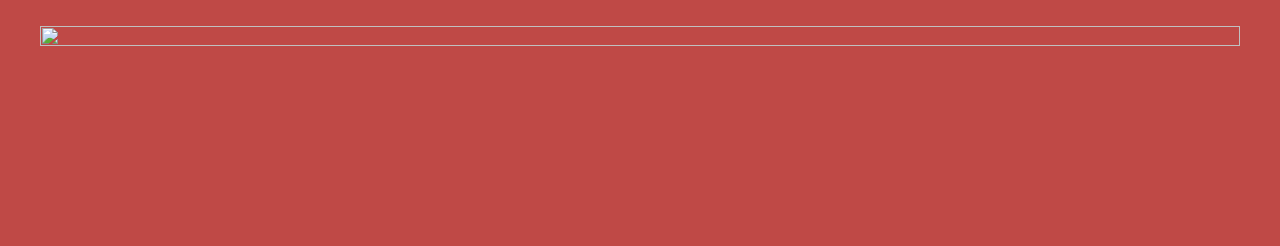
==== commit 33e270b1: "feat: design system, menus du bandeau et défilement automatique - Design system issu des maquettes :" ====
--- a/index.html
+++ b/index.html
@@ -107,12 +107,34 @@
       </nav>
 
       <div class="header-tools">
-        <a class="header-tools__agenda" href="index.html#agenda" aria-label="Agenda">
-          <svg viewBox="0 0 24 24" aria-hidden="true"><rect x="3.5" y="5" width="17" height="15.5" rx="1"/><path d="M3.5 10h17M8 3v4M16 3v4"/></svg>
-        </a>
-        <div class="lang-switch">
-          <a class="lang-switch__link is-current" href="#" aria-current="true">FR</a>
-          <a class="lang-switch__link" href="#" lang="en">EN</a>
+        <div class="header-drop" data-dropdown>
+          <button class="header-tools__agenda" type="button" aria-expanded="false" aria-controls="drop-reserver" aria-label="Réserver et offrir">
+            <svg class="header-tools__icon" viewBox="0 0 24 24" aria-hidden="true"><rect x="3.5" y="5" width="17" height="15.5" rx="1"/><path d="M3.5 10h17M8 3v4M16 3v4"/></svg>
+            <svg class="header-tools__close" viewBox="0 0 24 24" aria-hidden="true"><path d="M5 5l14 14M19 5L5 19"/></svg>
+          </button>
+          <div class="header-drop__panel" id="drop-reserver">
+            <p class="header-drop__title">Réserver et offrir</p>
+            <ul class="header-drop__list">
+              <li><a href="#">Achetez nos vins</a></li>
+              <li><a href="#">Visitez notre domaine viticole</a></li>
+              <li><a href="#">Réservez votre table</a></li>
+              <li><a href="#">Visitez notre centre d’art</a></li>
+              <li><a href="#">Réservez votre séjour</a></li>
+              <li><a href="#">Boutique cadeaux</a></li>
+              <li><a href="#">Offrez une carte cadeau</a></li>
+            </ul>
+            <a class="header-drop__more link-red" href="index.html#agenda">Voir l’agenda</a>
+          </div>
+        </div>
+
+        <div class="header-drop lang-switch" data-dropdown>
+          <button class="lang-switch__current" type="button" aria-expanded="false" aria-controls="drop-lang">
+            <span class="visually-hidden">Langue : </span>FR
+            <svg class="lang-switch__chevron" viewBox="0 0 10 6" aria-hidden="true"><path d="M1 1l4 4 4-4"/></svg>
+          </button>
+          <ul class="header-drop__panel header-drop__panel--lang" id="drop-lang">
+            <li><a href="#" lang="en" hreflang="en">EN</a></li>
+          </ul>
         </div>
       </div>
 
--- a/assets/css/style.css
+++ b/assets/css/style.css
@@ -4,47 +4,67 @@
    ========================================================================== */
 
 :root {
-  --red: #bf4946;
-  --black: #1e1e1e;
-  --text: #3a3a3a;
-  --grey: #5c5c5c;
-  --border: #e4e4e4;
-  --bg-grey: #efebeb;
+  /* ======================================================================
+     Design system — jetons issus des maquettes Figma (desktop 1440 px).
+     Référence visuelle : design-system.html. Le mobile redéfinit l'échelle
+     de texte dans mobile.css (≤ 767 px), les composants n'ont pas à le faire.
+     ====================================================================== */
+
+  /* Couleurs (aplats relevés dans les maquettes) */
+  --red: #bf4946;          /* marque : footer, liens, sous-titres */
+  --black: #1e1e1e;        /* titres, boutons, traits actifs */
+  --black-pure: #000;      /* bouton de la newsletter */
+  --text: #3a3a3a;         /* texte courant */
+  --grey: #5c5c5c;         /* texte secondaire, onglets inactifs */
+  --border: #e4e4e4;       /* filets, bordures de cartes */
+  --border-warm: #dcd6d6;  /* bordures sur fond --bg-grey */
+  --bg-grey: #f0eceb;      /* bande « vins négoce » */
   --white: #fff;
-
-  /* Suisse Int'l : police sous licence, servie si installée (voir @font-face
-     ci-dessous) ; Inter la remplace en attendant les fichiers .woff2. */
-  --font-sans: "Suisse Intl", Inter, "Helvetica Neue", Arial, sans-serif;
+  --white-50: rgba(255, 255, 255, 0.5); /* points du slider inactifs */
+
+  /* Typographie : Inter (style suisse) pour le texte, Literata pour les titres */
+  --font-sans: Inter, "Helvetica Neue", Arial, sans-serif;
   --font-serif: Literata, Georgia, "Times New Roman", serif;
 
+  /* Échelle de texte (desktop) */
+  --fs-display: 44px;  /* titre de page */
+  --fs-h2: 32px;       /* titres de section et de blocs */
+  --fs-h3: 22px;       /* titres de cartes */
+  --fs-h4: 20px;       /* petits titres (newsletter) */
+  --fs-lead: 16px;     /* chapô, texte éditorial */
+  --fs-body: 14px;     /* texte courant */
+  --fs-ui: 14px;       /* navigation, boutons : ne grossit pas en mobile */
+  --fs-small: 13px;    /* liens, onglets, sous-menus */
+  --fs-xs: 12px;       /* noms de cuvées, horaires */
+  --fs-2xs: 11px;      /* petits boutons */
+  --fs-3xs: 10px;      /* fil d'Ariane, liens des cartes */
+  --fs-micro: 9px;     /* numéros 01, 02… */
+
+  --lh-tight: 1.2;
+  --lh-body: 1.5;
+  --lh-lead: 1.7;
+
+  --ls-nav: 0.02em;    /* navigation */
+  --ls-caps: 0.08em;   /* boutons, onglets en capitales */
+  --ls-wide: 0.2em;    /* noms de cuvées */
+
+  /* Espacements */
+  --space-2xs: 8px;
+  --space-xs: 12px;
+  --space-sm: 16px;
+  --space-md: 24px;
+  --space-lg: 40px;
+  --space-xl: 56px;
+  --space-2xl: 64px;
+  --space-3xl: 80px;
+
+  /* Mise en page */
   --container: 1200px;
   --gutter: 24px;
   --header-h: 76px;
-}
-
-/* --- Polices ----------------------------------------------------------- */
-
-/* Suisse Int'l (Swiss Typefaces) : à compléter avec
-   url("../fonts/SuisseIntl-*.woff2") format("woff2") une fois la licence web fournie. */
-@font-face {
-  font-family: "Suisse Intl";
-  font-weight: 400;
-  font-display: swap;
-  src: local("Suisse Int'l Regular"), local("SuisseIntl-Regular");
-}
-
-@font-face {
-  font-family: "Suisse Intl";
-  font-weight: 500;
-  font-display: swap;
-  src: local("Suisse Int'l Medium"), local("SuisseIntl-Medium");
-}
-
-@font-face {
-  font-family: "Suisse Intl";
-  font-weight: 600;
-  font-display: swap;
-  src: local("Suisse Int'l SemiBold"), local("SuisseIntl-SemiBold");
+
+  /* Mouvement */
+  --duration: 0.2s;
 }
 
 /* --- Reset ------------------------------------------------------------- */
@@ -63,8 +83,8 @@
 body {
   margin: 0;
   font-family: var(--font-sans);
-  font-size: 14px;
-  line-height: 1.5;
+  font-size: var(--fs-body);
+  line-height: var(--lh-body);
   color: var(--text);
   background: var(--white);
   -webkit-font-smoothing: antialiased;
@@ -135,7 +155,7 @@
 /* --- Éléments communs ------------------------------------------------- */
 
 .kicker {
-  font-size: 14px;
+  font-size: var(--fs-ui);
   letter-spacing: 0.04em;
   text-transform: uppercase;
   color: var(--black);
@@ -143,7 +163,7 @@
 
 .section-title {
   font-family: var(--font-serif);
-  font-size: 32px;
+  font-size: var(--fs-h2);
   font-weight: 400;
   line-height: 1.25;
   color: var(--black);
@@ -151,23 +171,23 @@
 
 .page-title {
   font-family: var(--font-serif);
-  font-size: 44px;
+  font-size: var(--fs-display);
   font-weight: 400;
-  line-height: 1.2;
+  line-height: var(--lh-tight);
   color: var(--black);
 }
 
 .lead {
   max-width: 760px;
   margin-inline: auto;
-  font-size: 16px;
-  line-height: 1.7;
+  font-size: var(--fs-lead);
+  line-height: var(--lh-lead);
 }
 
 .link-red,
 .link-dark {
   display: inline-block;
-  font-size: 13px;
+  font-size: var(--fs-small);
   text-underline-offset: 2px;
 }
 
@@ -188,14 +208,14 @@
   border: 1px solid var(--black);
   background: var(--black);
   color: var(--white);
-  font-size: 14px;
+  font-size: var(--fs-ui);
   font-weight: 500;
-  letter-spacing: 0.08em;
-  line-height: 1.2;
+  letter-spacing: var(--ls-caps);
+  line-height: var(--lh-tight);
   text-align: center;
   text-decoration: none;
   text-transform: uppercase;
-  transition: background-color 0.2s, color 0.2s;
+  transition: background-color var(--duration), color var(--duration);
 }
 
 .btn:hover {
@@ -229,7 +249,7 @@
 .btn--small {
   min-height: 28px;
   padding: 6px 7px;
-  font-size: 11px;
+  font-size: var(--fs-2xs);
   letter-spacing: 0;
 }
 
@@ -306,9 +326,9 @@
 .main-nav__link {
   display: block;
   padding: 28px 0;
-  font-size: 14px;
+  font-size: var(--fs-ui);
   line-height: 20px;
-  letter-spacing: 0.02em;
+  letter-spacing: var(--ls-nav);
   text-decoration: none;
   text-transform: uppercase;
   color: var(--black);
@@ -330,7 +350,7 @@
   left: 0;
   z-index: 1;
   min-width: 240px;
-  padding: 0 0 16px;
+  padding: 0 0 var(--space-sm);
   opacity: 0;
   visibility: hidden;
   transition: opacity 0.15s, visibility 0.15s;
@@ -344,8 +364,8 @@
 .sub-nav a {
   display: block;
   padding: 3px 0;
-  font-size: 13px;
-  letter-spacing: 0.02em;
+  font-size: var(--fs-small);
+  letter-spacing: var(--ls-nav);
   text-decoration: none;
   color: var(--black);
 }
@@ -386,6 +406,84 @@
   align-items: center;
   gap: 14px;
   margin-left: 20px;
+}
+
+/* Menus déroulants du bandeau (Réserver et offrir, langue), ouverts par main.js */
+.header-drop {
+  position: relative;
+}
+
+.header-drop__panel {
+  position: absolute;
+  top: calc(100% + 10px);
+  right: 0;
+  z-index: 110;
+  min-width: 260px;
+  padding: var(--space-md);
+  border: 1px solid var(--border);
+  background: var(--white);
+  box-shadow: 0 12px 32px rgba(30, 30, 30, 0.08);
+  text-align: left;
+  opacity: 0;
+  visibility: hidden;
+  transform: translateY(-8px);
+  transition: opacity var(--duration), transform var(--duration), visibility var(--duration);
+}
+
+.header-drop.is-open .header-drop__panel {
+  opacity: 1;
+  visibility: visible;
+  transform: none;
+}
+
+.header-drop__title {
+  margin-bottom: var(--space-xs);
+  font-size: var(--fs-ui);
+  font-weight: 500;
+  letter-spacing: var(--ls-caps);
+  text-transform: uppercase;
+  color: var(--black);
+}
+
+.header-drop__list a {
+  display: block;
+  padding: 5px 0;
+  font-size: var(--fs-small);
+  letter-spacing: var(--ls-nav);
+  text-decoration: none;
+  white-space: nowrap;
+  color: var(--black);
+}
+
+.header-drop__list a:hover {
+  text-decoration: underline;
+  text-underline-offset: 3px;
+}
+
+/* Les liens arrivent l'un après l'autre à l'ouverture */
+.header-drop__list li {
+  opacity: 0;
+  transform: translateY(-4px);
+  transition: opacity var(--duration), transform var(--duration);
+}
+
+.header-drop.is-open .header-drop__list li {
+  opacity: 1;
+  transform: none;
+}
+
+.header-drop.is-open .header-drop__list li:nth-child(2) { transition-delay: 0.03s; }
+.header-drop.is-open .header-drop__list li:nth-child(3) { transition-delay: 0.06s; }
+.header-drop.is-open .header-drop__list li:nth-child(4) { transition-delay: 0.09s; }
+.header-drop.is-open .header-drop__list li:nth-child(5) { transition-delay: 0.12s; }
+.header-drop.is-open .header-drop__list li:nth-child(6) { transition-delay: 0.15s; }
+.header-drop.is-open .header-drop__list li:nth-child(7) { transition-delay: 0.18s; }
+
+.header-drop__more {
+  margin-top: var(--space-sm);
+  padding-top: var(--space-xs);
+  border-top: 1px solid var(--border);
+  display: block;
 }
 
 .header-tools__agenda {
@@ -393,7 +491,11 @@
   place-items: center;
   width: 36px;
   height: 36px;
-  color: var(--black);
+  padding: 0;
+  border: 0;
+  background: none;
+  color: var(--black);
+  transition: color var(--duration);
 }
 
 .header-tools__agenda svg {
@@ -402,33 +504,69 @@
   fill: none;
   stroke: currentColor;
   stroke-width: 1.5;
-}
-
-.header-tools__agenda:hover {
+  transition: transform var(--duration);
+}
+
+.header-tools__agenda:hover,
+.header-tools__agenda[aria-expanded="true"] {
   color: var(--red);
 }
 
-.lang-switch {
-  display: flex;
-  gap: 8px;
-}
-
-.lang-switch__link {
-  font-size: 14px;
-  text-decoration: none;
-  color: var(--grey);
-}
-
-.lang-switch__link + .lang-switch__link {
-  padding-left: 8px;
-  border-left: 1px solid var(--border);
-}
-
-.lang-switch__link.is-current,
-.lang-switch__link:hover {
-  color: var(--black);
+.header-tools__agenda[aria-expanded="true"] .header-tools__icon {
+  transform: scale(1.12);
+}
+
+/* Croix de fermeture : utilisée seulement sous 1280 px (menu plein écran) */
+.header-tools__close {
+  display: none;
+}
+
+/* Langue : « FR ▾ », EN dans le menu */
+.lang-switch__current {
+  display: flex;
+  align-items: center;
+  gap: 6px;
+  min-height: 36px;
+  padding: 0 2px;
+  border: 0;
+  background: none;
+  font-size: var(--fs-ui);
+  color: var(--black);
+}
+
+.lang-switch__chevron {
+  width: 10px;
+  height: 6px;
+  fill: none;
+  stroke: currentColor;
+  stroke-width: 1.5;
+  transition: transform var(--duration);
+}
+
+.lang-switch__current[aria-expanded="true"] .lang-switch__chevron {
+  transform: rotate(180deg);
+}
+
+.lang-switch__current:hover {
   text-decoration: underline;
   text-underline-offset: 3px;
+}
+
+.header-drop__panel--lang {
+  min-width: 0;
+  padding: 6px 0;
+}
+
+.header-drop__panel--lang a {
+  display: block;
+  padding: 6px 18px;
+  font-size: var(--fs-ui);
+  text-decoration: none;
+  color: var(--black);
+}
+
+.header-drop__panel--lang a:hover {
+  background: var(--bg-grey);
 }
 
 /* --- Accueil : slider ------------------------------------------------- */
@@ -474,7 +612,7 @@
   padding: 0;
   border: 0;
   border-radius: 50%;
-  background: rgba(255, 255, 255, 0.5);
+  background: var(--white-50);
 }
 
 .hero-slider__dot[aria-current="true"] {
@@ -495,7 +633,7 @@
 .discover-grid {
   display: grid;
   grid-template-columns: repeat(4, 1fr);
-  gap: 24px;
+  gap: var(--space-md);
   margin-top: 54px;
   text-align: left;
 }
@@ -509,7 +647,7 @@
 .discover-card__num {
   display: block;
   margin-top: 18px;
-  font-size: 9px;
+  font-size: var(--fs-micro);
   letter-spacing: 0.3em;
   color: var(--grey);
 }
@@ -517,20 +655,20 @@
 .discover-card__title {
   margin: 14px 0 12px;
   font-family: var(--font-serif);
-  font-size: 22px;
+  font-size: var(--fs-h3);
   font-weight: 400;
   line-height: 1.3;
   color: var(--black);
 }
 
 .discover-card .link-red {
-  font-size: 10px;
+  font-size: var(--fs-3xs);
 }
 
 /* --- Accueil : nos vins ----------------------------------------------- */
 
 .home-wines {
-  padding-top: 80px;
+  padding-top: var(--space-3xl);
   text-align: center;
 }
 
@@ -541,17 +679,17 @@
 .home-wines__tab {
   display: inline-block;
   min-width: 205px;
-  margin-top: 56px;
+  margin-top: var(--space-xl);
   padding-bottom: 10px;
   border-bottom: 1px solid var(--black);
-  font-size: 13px;
+  font-size: var(--fs-small);
   color: var(--black);
 }
 
 .wine-grid {
   display: grid;
   grid-template-columns: repeat(4, 1fr);
-  gap: 24px;
+  gap: var(--space-md);
   margin: 20px 0 20px;
 }
 
@@ -567,17 +705,17 @@
 }
 
 .wine-card__name {
-  margin-top: 16px;
-  font-size: 12px;
+  margin-top: var(--space-sm);
+  font-size: var(--fs-xs);
   font-weight: 400;
-  letter-spacing: 0.2em;
+  letter-spacing: var(--ls-wide);
   text-transform: uppercase;
   color: var(--black);
 }
 
 .wine-card__color {
-  margin-top: 12px;
-  font-size: 13px;
+  margin-top: var(--space-xs);
+  font-size: var(--fs-small);
   color: var(--grey);
 }
 
@@ -594,8 +732,8 @@
   display: grid;
   grid-template-columns: 55% 1fr;
   align-items: center;
-  gap: 64px;
-  margin-top: 64px;
+  gap: var(--space-2xl);
+  margin-top: var(--space-2xl);
 }
 
 .split__img {
@@ -614,23 +752,23 @@
 .split__title {
   margin-bottom: 18px;
   font-family: var(--font-serif);
-  font-size: 33px;
+  font-size: var(--fs-h2);
   font-weight: 400;
-  line-height: 1.2;
+  line-height: var(--lh-tight);
   color: var(--black);
 }
 
 .split__subtitle {
   margin: -6px 0 14px;
   font-family: var(--font-serif);
-  font-size: 16px;
+  font-size: var(--fs-lead);
   line-height: 1.35;
   color: var(--red);
 }
 
 .split__body > p {
-  font-size: 14px;
-  line-height: 1.5;
+  font-size: var(--fs-body);
+  line-height: var(--lh-body);
 }
 
 .split__body .link-red,
@@ -653,7 +791,7 @@
 }
 
 .full-img {
-  margin-top: 64px;
+  margin-top: var(--space-2xl);
 }
 
 .full-img img {
@@ -667,14 +805,14 @@
 .visit {
   display: grid;
   grid-template-columns: 1fr 1fr;
-  gap: 40px;
-  padding: 40px 0 56px;
+  gap: var(--space-lg);
+  padding: var(--space-lg) 0 var(--space-xl);
 }
 
 .visit__title {
   max-width: 360px;
   font-family: var(--font-serif);
-  font-size: 33px;
+  font-size: var(--fs-h2);
   font-weight: 400;
   line-height: 1.1;
   color: var(--black);
@@ -683,7 +821,7 @@
 .visit__more {
   display: table;
   margin: 18px 0 16px;
-  font-size: 11px;
+  font-size: var(--fs-2xs);
   color: var(--black);
 }
 
@@ -696,21 +834,21 @@
 
 .hours__season {
   margin-bottom: 18px;
-  font-size: 13px;
+  font-size: var(--fs-small);
   color: var(--red);
 }
 
 .hours dt {
   font-family: var(--font-serif);
-  font-size: 12px;
+  font-size: var(--fs-xs);
   font-weight: 500;
   color: var(--black);
 }
 
 .hours dd {
   margin-bottom: 20px;
-  font-size: 12px;
-  line-height: 1.7;
+  font-size: var(--fs-xs);
+  line-height: var(--lh-lead);
   color: var(--grey);
 }
 
@@ -723,13 +861,13 @@
 }
 
 .page-intro {
-  padding: 64px 0 40px;
+  padding: var(--space-2xl) 0 var(--space-lg);
   text-align: center;
 }
 
 .breadcrumb {
-  margin-bottom: 12px;
-  font-size: 10px;
+  margin-bottom: var(--space-xs);
+  font-size: var(--fs-3xs);
   color: var(--black);
 }
 
@@ -761,7 +899,7 @@
 .range__intro p {
   max-width: 920px;
   margin: 26px auto 44px;
-  font-size: 14px;
+  font-size: var(--fs-body);
   line-height: 1.45;
 }
 
@@ -779,7 +917,7 @@
 }
 
 #vins-negoce .wine-card {
-  border-color: #dcd6d6;
+  border-color: var(--border-warm);
   background: var(--white);
 }
 
@@ -795,8 +933,8 @@
   border: 0;
   border-bottom: 1px solid var(--border);
   background: none;
-  font-size: 13px;
-  letter-spacing: 0.08em;
+  font-size: var(--fs-small);
+  letter-spacing: var(--ls-caps);
   text-transform: uppercase;
   color: var(--grey);
 }
@@ -817,8 +955,8 @@
 
 .wine-tabs .link-red {
   display: inline-block;
-  margin-top: 12px;
-  font-size: 12px;
+  margin-top: var(--space-xs);
+  font-size: var(--fs-xs);
 }
 
 /* --- Restaurants ------------------------------------------------------ */
@@ -826,8 +964,8 @@
 .prose {
   max-width: 900px;
   margin: 26px auto 0;
-  font-size: 16px;
-  line-height: 1.7;
+  font-size: var(--fs-lead);
+  line-height: var(--lh-lead);
 }
 
 .prose p + p {
@@ -836,7 +974,7 @@
 
 .prose__kicker {
   margin-top: 27px;
-  font-size: 16px;
+  font-size: var(--fs-lead);
   font-weight: 400;
   text-transform: uppercase;
   color: var(--red);
@@ -850,7 +988,7 @@
   grid-template-columns: 49% 1fr;
   align-items: start;
   gap: 18px;
-  margin-top: 40px;
+  margin-top: var(--space-lg);
 }
 
 .split--resto .split__body {
@@ -874,14 +1012,14 @@
 }
 
 .garden {
-  padding-top: 80px;
+  padding-top: var(--space-3xl);
   text-align: center;
 }
 
 .garden__grid {
   display: grid;
   grid-template-columns: repeat(3, 1fr);
-  gap: 24px;
+  gap: var(--space-md);
   margin-top: 28px;
 }
 
@@ -901,7 +1039,7 @@
   display: flex;
   align-items: center;
   justify-content: center;
-  gap: 40px;
+  gap: var(--space-lg);
 }
 
 .labels__track {
@@ -965,18 +1103,18 @@
 .site-footer__inner {
   display: grid;
   grid-template-columns: 1fr 486px;
-  gap: 40px;
+  gap: var(--space-lg);
 }
 
 .site-footer__title {
-  font-size: 32px;
+  font-size: var(--fs-h2);
   font-weight: 500;
-  line-height: 1.2;
+  line-height: var(--lh-tight);
 }
 
 .site-footer__address {
   margin-top: 36px;
-  font-size: 14px;
+  font-size: var(--fs-body);
   font-style: normal;
   line-height: 1.3;
 }
@@ -996,7 +1134,7 @@
 .social {
   display: flex;
   gap: 18px;
-  margin-top: 24px;
+  margin-top: var(--space-md);
 }
 
 .social__link {
@@ -1015,7 +1153,7 @@
 .site-footer__legal {
   display: inline-block;
   margin-top: 22px;
-  font-size: 14px;
+  font-size: var(--fs-ui);
   font-weight: 600;
   text-decoration: none;
 }
@@ -1032,7 +1170,7 @@
 }
 
 .newsletter__title {
-  font-size: 20px;
+  font-size: var(--fs-h4);
   font-weight: 500;
 }
 
@@ -1043,7 +1181,7 @@
   border: 0;
   border-radius: 0;
   background: var(--white);
-  font-size: 16px;
+  font-size: 16px; /* fixe : sous 16 px, iOS zoome sur le champ */
 }
 
 .newsletter__input::placeholder {
@@ -1054,9 +1192,9 @@
   height: 38px;
   margin-top: 25px;
   border: 0;
-  background: #000;
+  background: var(--black-pure);
   color: var(--white);
-  font-size: 14px;
+  font-size: var(--fs-ui);
   font-weight: 500;
   text-transform: uppercase;
 }
--- a/assets/css/mobile.css
+++ b/assets/css/mobile.css
@@ -0,0 +1,740 @@
+/* ==========================================================================
+   Peyrassol — responsive (tablette + mobile)
+   Chargé après style.css, qu'il ne modifie pas : uniquement des surcharges
+   dans des media queries.
+
+   ≤ 1279 px : menu burger (la nav desktop ne tient plus sur une ligne)
+   ≤ 1023 px : tablette
+   ≤  767 px : mobile
+   ========================================================================== */
+
+/* --------------------------------------------------------------------------
+   Menu burger — ≤ 1279 px
+   -------------------------------------------------------------------------- */
+
+@media (max-width: 1279px) {
+  :root {
+    --header-h: 64px;
+  }
+
+  .site-header {
+    border-bottom: 1px solid var(--border);
+  }
+
+  .site-header::after {
+    display: none;
+  }
+
+  .site-header__inner {
+    justify-content: space-between;
+  }
+
+  .site-header__logo img {
+    width: 150px;
+  }
+
+  /* Bouton burger : 3 barres qui se changent en croix */
+  .burger {
+    order: 2;
+    display: flex;
+    flex-direction: column;
+    justify-content: center;
+    gap: 7px;
+    width: 52px;
+    height: 52px;
+    padding: 0 12px;
+    border: 0;
+    background: none;
+  }
+
+  .burger__bar {
+    display: block;
+    height: 2px;
+    background: var(--black);
+    transition: transform 0.25s, opacity 0.25s;
+  }
+
+  .burger[aria-expanded="true"] .burger__bar:nth-child(1) {
+    transform: translateY(9px) rotate(45deg);
+  }
+
+  .burger[aria-expanded="true"] .burger__bar:nth-child(2) {
+    opacity: 0;
+  }
+
+  .burger[aria-expanded="true"] .burger__bar:nth-child(3) {
+    transform: translateY(-9px) rotate(-45deg);
+  }
+
+  /* Panneau plein écran sous le header */
+  .main-nav {
+    position: fixed;
+    top: var(--header-h);
+    right: 0;
+    bottom: 0;
+    left: 0;
+    flex-direction: column;
+    align-items: stretch;
+    justify-content: flex-start;
+    padding: 8px var(--gutter) 40px;
+    background: var(--white);
+    overflow-y: auto;
+    overscroll-behavior: contain;
+    visibility: hidden;
+    opacity: 0;
+    transform: translateY(-12px);
+    transition: opacity 0.25s, transform 0.25s, visibility 0.25s;
+  }
+
+  .main-nav.is-open {
+    visibility: visible;
+    opacity: 1;
+    transform: none;
+  }
+
+  .main-nav__list {
+    flex-direction: column;
+    gap: 0;
+  }
+
+  .main-nav__item {
+    display: grid;
+    grid-template-columns: 1fr 48px;
+    align-items: center;
+    border-bottom: 1px solid var(--border);
+  }
+
+  .main-nav__link {
+    padding: 18px 0;
+    font-size: 15px;
+    letter-spacing: 0.06em;
+  }
+
+  .main-nav__item:hover > .main-nav__link {
+    text-decoration: none;
+  }
+
+  .main-nav__item.is-active > .main-nav__link {
+    text-decoration: underline;
+  }
+
+  /* Chevron d'ouverture du sous-menu */
+  .main-nav__toggle {
+    display: grid;
+    place-items: center;
+    width: 48px;
+    height: 48px;
+    padding: 0;
+    border: 0;
+    background: none;
+  }
+
+  .main-nav__toggle::before {
+    content: "";
+    width: 9px;
+    height: 9px;
+    margin-top: -5px;
+    border-right: 1.5px solid currentColor;
+    border-bottom: 1.5px solid currentColor;
+    transform: rotate(45deg);
+    transition: transform 0.25s;
+  }
+
+  .main-nav__toggle[aria-expanded="true"]::before {
+    margin-top: 4px;
+    transform: rotate(-135deg);
+  }
+
+  /* Sous-menus en accordéon (ouverts par menu-mobile.js) */
+  .sub-nav,
+  .has-sub:is(:hover, :focus-within) > .sub-nav {
+    position: static;
+    grid-column: 1 / -1;
+    display: none;
+    min-width: 0;
+    padding: 0 0 16px 14px;
+    opacity: 1;
+    visibility: visible;
+    transition: none;
+  }
+
+  .has-sub.is-open > .sub-nav {
+    display: block;
+  }
+
+  .sub-nav a {
+    padding: 9px 0;
+    font-size: var(--fs-ui);
+  }
+
+  /* Réserver et offrir en bas du panneau */
+  .main-nav__actions {
+    flex-direction: column;
+    align-items: stretch;
+    margin-top: 28px;
+  }
+
+  .main-nav__item--cta {
+    border-bottom: 0;
+    background: var(--black);
+    color: var(--white);
+  }
+
+  /* Décalage à gauche = largeur du chevron, pour centrer le libellé */
+  .main-nav__link--cta {
+    padding: 16px 0 16px 48px;
+    text-align: center;
+    color: var(--white);
+  }
+
+  .main-nav__item--cta .sub-nav {
+    padding: 4px 16px 16px;
+  }
+
+  .main-nav__item--cta .sub-nav a {
+    color: var(--white);
+  }
+
+  /* Bandeau : logo … FR ▾ · burger · calendrier (bloc noir collé au bord droit,
+     rappel du bouton « Réserver et offrir » du desktop) */
+  .header-tools {
+    display: contents;
+  }
+
+  .site-header__logo {
+    margin-right: auto;
+  }
+
+  .lang-switch {
+    order: 1;
+    margin-right: 2px;
+  }
+
+  .lang-switch__current {
+    gap: 4px;
+    font-size: var(--fs-xs);
+    color: var(--grey);
+  }
+
+  .lang-switch__chevron {
+    width: 8px;
+    height: 5px;
+  }
+
+  .header-drop:not(.lang-switch) {
+    order: 3;
+    position: static;
+    align-self: stretch;
+    margin-right: calc(-1 * var(--gutter));
+    margin-left: 6px;
+  }
+
+  .header-tools__agenda {
+    width: var(--header-h);
+    height: 100%;
+    background: var(--black);
+    color: var(--white);
+  }
+
+  .header-tools__agenda:hover,
+  .header-tools__agenda[aria-expanded="true"] {
+    color: var(--white);
+  }
+
+  .header-tools__agenda[aria-expanded="true"] .header-tools__icon {
+    display: none;
+  }
+
+  .header-tools__agenda[aria-expanded="true"] .header-tools__close {
+    display: block;
+  }
+
+  /* 2e menu plein écran : Réserver et offrir, même gabarit que le menu burger */
+  .header-drop__panel:not(.header-drop__panel--lang) {
+    position: fixed;
+    top: var(--header-h);
+    right: 0;
+    bottom: 0;
+    left: 0;
+    min-width: 0;
+    padding: var(--space-md) var(--gutter) var(--space-lg);
+    border: 0;
+    box-shadow: none;
+    overflow-y: auto;
+    overscroll-behavior: contain;
+    transform: translateY(-12px);
+    transition: opacity 0.25s, transform 0.25s, visibility 0.25s;
+  }
+
+  .header-drop__title {
+    margin-bottom: var(--space-2xs);
+    font-size: var(--fs-xs);
+    color: var(--grey);
+  }
+
+  .header-drop__list li {
+    border-bottom: 1px solid var(--border);
+  }
+
+  .header-drop__list a {
+    padding: 18px 0;
+    font-size: 15px;
+    letter-spacing: 0.06em;
+    text-transform: uppercase;
+    white-space: normal;
+  }
+
+  .header-drop__more {
+    margin-top: var(--space-md);
+    padding: var(--space-xs) 0;
+    border-top: 0;
+    font-size: var(--fs-ui);
+  }
+
+  /* Empêche le défilement de la page derrière le menu ouvert */
+  body.menu-open {
+    overflow: hidden;
+  }
+}
+
+/* --------------------------------------------------------------------------
+   Tablette — ≤ 1023 px
+   -------------------------------------------------------------------------- */
+
+@media (max-width: 1023px) {
+  .hero-slider__slide img {
+    height: 520px;
+  }
+
+  .discover-grid {
+    grid-template-columns: repeat(2, 1fr);
+    gap: var(--space-lg) var(--space-md);
+  }
+
+  .discover-card__img {
+    aspect-ratio: 4 / 5;
+  }
+
+  .split,
+  .split--reverse,
+  .split--resto,
+  .split--resto.split--reverse {
+    grid-template-columns: 1fr;
+    gap: 32px;
+    margin-top: var(--space-2xl);
+  }
+
+  .split--reverse .split__img {
+    order: 0;
+  }
+
+  .split__img {
+    height: auto;
+    min-height: 0;
+    max-height: none;
+    aspect-ratio: 16 / 10;
+  }
+
+  .split__body,
+  .split--reverse .split__body,
+  .split--resto .split__body,
+  .split--resto.split--reverse .split__body {
+    justify-self: stretch;
+    width: min(680px, 100% - 2 * var(--gutter));
+    max-width: none;
+    margin-inline: auto;
+    padding: 0;
+  }
+
+  .full-img img {
+    height: 380px;
+  }
+
+  .visit {
+    grid-template-columns: 1fr;
+    gap: var(--space-lg);
+    padding-top: var(--space-xl);
+  }
+
+  .visit__title {
+    max-width: 520px;
+  }
+
+  .page-hero img {
+    height: 340px;
+  }
+
+  .site-footer__inner {
+    grid-template-columns: 1fr 1fr;
+  }
+
+  .site-footer__brand {
+    margin-top: var(--space-3xl);
+  }
+}
+
+/* --------------------------------------------------------------------------
+   Mobile — ≤ 767 px
+   -------------------------------------------------------------------------- */
+
+@media (max-width: 767px) {
+  :root {
+    --gutter: 20px;
+
+    /* Échelle de texte mobile (voir style.css) */
+    --fs-display: 32px;
+    --fs-h2: 26px;
+    --fs-h3: 20px;
+    --fs-lead: 15px;
+    --fs-body: 15px;
+  }
+
+  .lead {
+    line-height: 1.65;
+  }
+
+  .btn {
+    min-height: 48px;
+  }
+
+  /* Carrousels horizontaux (cartes, bouteilles, potager) :
+     la ligne déborde de la gouttière pour laisser deviner la carte suivante */
+  .discover-grid,
+  .wine-grid,
+  .garden__grid {
+    position: relative; /* garde les textes masqués (absolus) dans la piste */
+    display: grid;
+    grid-auto-flow: column;
+    grid-template-columns: none;
+    gap: var(--space-sm);
+    margin-inline: calc(-1 * var(--gutter));
+    padding: 0 var(--gutter) 8px;
+    overflow-x: auto;
+    scroll-snap-type: x mandatory;
+    scroll-padding-inline: var(--gutter);
+    scrollbar-width: none;
+  }
+
+  .discover-grid::-webkit-scrollbar,
+  .wine-grid::-webkit-scrollbar,
+  .garden__grid::-webkit-scrollbar {
+    display: none;
+  }
+
+  .discover-grid > *,
+  .wine-grid > *,
+  .garden__grid > * {
+    scroll-snap-align: start;
+  }
+
+  /* Accueil */
+  .hero-slider__slide img {
+    height: min(72svh, 520px);
+  }
+
+  .hero-slider__dots {
+    bottom: 20px;
+  }
+
+  .intro {
+    padding-top: 48px;
+  }
+
+  .kicker {
+    font-size: var(--fs-xs);
+  }
+
+  .intro .section-title {
+    margin-top: 10px;
+  }
+
+  .discover-grid {
+    grid-auto-columns: 74%;
+    margin-top: 32px;
+  }
+
+  .discover-card__img {
+    aspect-ratio: 3 / 4;
+  }
+
+  .discover-card__title {
+    margin: 10px 0 8px;
+  }
+
+  .discover-card .link-red {
+    font-size: var(--fs-small);
+  }
+
+  .home-wines {
+    padding-top: var(--space-2xl);
+  }
+
+  .home-wines .lead {
+    margin-top: 18px;
+  }
+
+  .home-wines__tab {
+    margin-top: 36px;
+  }
+
+  .wine-grid {
+    grid-auto-columns: 58%;
+  }
+
+  .wine-card {
+    padding: 28px 12px 20px;
+  }
+
+  .wine-card__img {
+    height: 190px;
+  }
+
+  .home-wines .btn-row {
+    flex-direction: column;
+    gap: var(--space-xs);
+    margin-top: var(--space-xs);
+  }
+
+  .home-wines .btn {
+    width: 100%;
+    min-height: 50px;
+  }
+
+  .split,
+  .split--reverse,
+  .split--resto,
+  .split--resto.split--reverse {
+    gap: var(--space-md);
+    margin-top: var(--space-xl);
+  }
+
+  .split__img {
+    aspect-ratio: 4 / 3;
+  }
+
+  .split__title {
+    margin-bottom: 14px;
+  }
+
+  .split__body > p {
+    line-height: 1.6;
+  }
+
+  .split__body .btn {
+    width: 100%;
+  }
+
+  .full-img {
+    margin-top: var(--space-xl);
+  }
+
+  .full-img img {
+    height: 260px;
+  }
+
+  .visit {
+    gap: 32px;
+    padding: 40px 0 48px;
+  }
+
+  .visit__title {
+    line-height: var(--lh-tight);
+  }
+
+  .visit__more {
+    font-size: var(--fs-small);
+  }
+
+  .visit .btn--small {
+    min-height: 44px;
+    padding-inline: var(--space-sm);
+    font-size: var(--fs-xs);
+  }
+
+  .visit__hours {
+    grid-template-columns: 1fr;
+    gap: 4px;
+  }
+
+  .hours dt {
+    font-size: 14px;
+  }
+
+  .hours dd {
+    font-size: 14px;
+  }
+
+  /* Pages intérieures */
+  .page-hero img {
+    height: 240px;
+  }
+
+  .page-intro {
+    padding: 32px 0 24px;
+  }
+
+  .breadcrumb {
+    font-size: var(--fs-xs);
+  }
+
+  .page-intro .lead {
+    margin-top: var(--space-sm);
+  }
+
+  .btn-row--tags {
+    flex-direction: column;
+    gap: 10px;
+    margin-top: 28px;
+  }
+
+  .btn--tag {
+    min-height: 44px;
+  }
+
+  /* Nos vins */
+  .range__intro {
+    padding-top: 28px;
+  }
+
+  .range__intro p {
+    margin: 16px auto 28px;
+    line-height: 1.6;
+  }
+
+  .range__intro .btn {
+    width: 100%;
+  }
+
+  .wine-tabs {
+    padding: 32px 0 56px;
+  }
+
+  #vins-negoce .range__intro {
+    padding-top: 48px;
+  }
+
+  .wine-tabs__tab {
+    flex: 1;
+    min-width: 0;
+    min-height: 44px;
+    padding: 12px 4px 10px;
+    font-size: var(--fs-xs);
+  }
+
+  .wine-tabs__panel .wine-grid {
+    margin-top: var(--space-md);
+  }
+
+  .wine-tabs .link-red {
+    padding: 6px 0;
+  }
+
+  /* Restaurants */
+  .prose {
+    margin-top: var(--space-sm);
+    line-height: 1.65;
+    text-align: left;
+  }
+
+  .prose p + p,
+  .prose__kicker {
+    margin-top: 22px;
+  }
+
+  .garden {
+    padding-top: var(--space-xl);
+  }
+
+  .garden__grid {
+    grid-auto-columns: 78%;
+    margin-top: var(--space-md);
+  }
+
+  /* Labels */
+  .labels {
+    padding: var(--space-lg) 0;
+  }
+
+  .labels__inner {
+    gap: 4px;
+  }
+
+  .labels__track {
+    gap: var(--space-lg);
+  }
+
+  .labels__item img {
+    height: 72px;
+  }
+
+  .labels__item:first-child img {
+    height: 58px;
+  }
+
+  /* Menus déroulants du bandeau : cibles tactiles de 44 px */
+  .header-drop__panel--lang a {
+    padding: 12px 20px;
+  }
+
+  /* Footer */
+  .site-footer {
+    padding: 48px 0 32px;
+  }
+
+  .site-footer__inner {
+    grid-template-columns: 1fr;
+    gap: 36px;
+  }
+
+  .site-footer__title {
+    font-size: 24px;
+  }
+
+  .site-footer__address {
+    margin-top: 20px;
+    line-height: var(--lh-body);
+  }
+
+  .social {
+    gap: var(--space-xs);
+    margin-top: 20px;
+    margin-left: -6px;
+  }
+
+  .social__link {
+    width: 44px;
+    height: 44px;
+  }
+
+  .social__link svg {
+    width: 26px;
+    height: 26px;
+  }
+
+  .site-footer__legal {
+    margin-top: 14px;
+    padding: 6px 0;
+  }
+
+  .newsletter {
+    padding-top: 0;
+  }
+
+  .newsletter__title {
+    font-size: 18px;
+  }
+
+  .newsletter__input {
+    height: 52px;
+    margin-top: 14px;
+  }
+
+  .newsletter__button {
+    height: 48px;
+    margin-top: var(--space-xs);
+  }
+
+  .site-footer__brand {
+    margin-top: 48px;
+  }
+}
--- a/assets/css/demo.css
+++ b/assets/css/demo.css
@@ -0,0 +1,364 @@
+/* ==========================================================================
+   Peyrassol — barre de démo « PC / Mobile » (à ne pas reprendre dans le thème)
+   ========================================================================== */
+
+.demo-bar {
+  display: flex;
+  flex-wrap: wrap;
+  align-items: center;
+  justify-content: center;
+  gap: 8px 12px;
+  padding: 8px 16px;
+  background: var(--black);
+  color: var(--white);
+  font-size: 13px;
+}
+
+.demo-bar__label {
+  letter-spacing: 0.08em;
+  text-transform: uppercase;
+  opacity: 0.7;
+}
+
+/* Les écarts de 1 px laissent voir le fond clair : séparateurs nets même quand
+   les boutons passent à la ligne */
+.demo-bar__group {
+  display: flex;
+  flex-wrap: wrap;
+  gap: 1px;
+  border: 1px solid var(--white);
+  background: rgba(255, 255, 255, 0.35);
+}
+
+.demo-bar__label {
+  margin-left: 12px;
+}
+
+.demo-bar__btn {
+  display: inline-flex;
+  align-items: center;
+  justify-content: center;
+  min-width: 84px;
+  min-height: 36px;
+  padding: 6px 14px;
+  border: 0;
+  text-decoration: none;
+  background: var(--black);
+  color: var(--white);
+  font-size: 13px;
+  font-weight: 500;
+  letter-spacing: 0.08em;
+  text-transform: uppercase;
+}
+
+.demo-bar__btn[aria-pressed="true"],
+.demo-bar__btn[aria-current="page"] {
+  background: var(--white);
+  color: var(--black);
+}
+
+.demo-bar__btn:focus-visible {
+  outline-color: var(--white);
+}
+
+@media (max-width: 767px) {
+  .demo-bar {
+    padding: 8px;
+  }
+
+  nav.demo-bar__group {
+    flex: 1 1 100%;
+  }
+
+  nav.demo-bar__group .demo-bar__btn {
+    flex: 1 1 auto;
+  }
+
+  .demo-bar__btn {
+    min-width: 0;
+    padding: 6px 10px;
+    font-size: 12px;
+    letter-spacing: 0.04em;
+    white-space: nowrap;
+  }
+
+  .demo-bar__label {
+    margin-left: 0;
+  }
+}
+
+/* Menu ouvert : la barre laisse sa place pour que le header reste en haut */
+@media (max-width: 1279px) {
+  .menu-open .demo-bar {
+    display: none;
+  }
+}
+
+/* Mode « PC » sur téléphone : la page est dézoomée, la barre reste lisible */
+.demo-zoomed .demo-bar {
+  zoom: 3;
+}
+
+/* Mode « Mobile » sur ordinateur : la page est remplacée par le téléphone */
+.demo-mobile body {
+  background: var(--bg-grey);
+}
+
+.demo-mobile body > :not(.demo-bar):not(.demo-frame) {
+  display: none !important;
+}
+
+.demo-frame {
+  display: flex;
+  justify-content: center;
+  padding: 24px 16px;
+}
+
+.demo-frame__screen {
+  width: 414px; /* 390 px d’écran + 2 × 12 px de bordure */
+  max-width: 100%;
+  height: min(868px, 100vh - 120px);
+  border: 12px solid var(--black);
+  border-radius: 40px;
+  background: var(--white);
+  box-shadow: 0 20px 50px rgba(0, 0, 0, 0.18);
+}
+
+/* ==========================================================================
+   Page design-system.html (documentation, à ne pas reprendre dans le thème)
+   ========================================================================== */
+
+.ds {
+  padding-bottom: var(--space-3xl);
+}
+
+.ds code,
+.ds-token {
+  font-family: ui-monospace, Consolas, monospace;
+  font-size: 12px;
+  color: var(--grey);
+  white-space: nowrap;
+}
+
+.ds-note {
+  max-width: 760px;
+  margin: var(--space-sm) auto 0;
+  font-size: var(--fs-small);
+  color: var(--grey);
+}
+
+.ds-section {
+  padding-top: var(--space-xl);
+  border-top: 1px solid var(--border);
+  margin-top: var(--space-lg);
+}
+
+.ds-subtitle {
+  margin: var(--space-lg) 0 var(--space-xs);
+  font-size: var(--fs-ui);
+  font-weight: 500;
+  letter-spacing: var(--ls-caps);
+  text-transform: uppercase;
+  color: var(--black);
+}
+
+.ds-text {
+  max-width: 680px;
+  margin-top: var(--space-xs);
+}
+
+.ds-legend {
+  display: flex;
+  flex-wrap: wrap;
+  gap: var(--space-2xs) var(--space-md);
+  margin-top: var(--space-xs);
+  font-size: var(--fs-small);
+  color: var(--grey);
+}
+
+/* Couleurs */
+.ds-swatches {
+  display: grid;
+  grid-template-columns: repeat(auto-fill, minmax(200px, 1fr));
+  gap: var(--space-md);
+  margin-top: var(--space-md);
+}
+
+.ds-swatch {
+  display: flex;
+  flex-direction: column;
+  gap: 4px;
+  font-size: var(--fs-small);
+  color: var(--grey);
+}
+
+.ds-swatch b {
+  font-weight: 500;
+  color: var(--black);
+}
+
+.ds-swatch__chip {
+  height: 88px;
+  margin-bottom: var(--space-2xs);
+  border: 1px solid var(--border);
+}
+
+/* Typographie */
+.ds-fonts {
+  display: grid;
+  grid-template-columns: 1fr 1fr;
+  gap: var(--space-md);
+  margin-top: var(--space-md);
+}
+
+.ds-font {
+  padding: var(--space-md);
+  border: 1px solid var(--border);
+}
+
+.ds-font__sample {
+  font-size: 72px;
+  line-height: 1;
+  color: var(--black);
+}
+
+.ds-font__sample--serif {
+  font-family: var(--font-serif);
+}
+
+.ds-font p + p {
+  margin-top: var(--space-xs);
+}
+
+.ds-scale__row {
+  display: grid;
+  grid-template-columns: 200px 1fr auto;
+  align-items: baseline;
+  gap: var(--space-md);
+  padding: var(--space-sm) 0;
+  border-bottom: 1px solid var(--border);
+}
+
+.ds-scale__row dt {
+  font-size: var(--fs-small);
+  color: var(--grey);
+}
+
+.ds-scale__row dd {
+  min-width: 0;
+}
+
+.ds-scale .ds-inline {
+  display: inline;
+  max-width: none;
+  margin: 0;
+}
+
+.ds-scale .discover-card__num,
+.ds-scale .discover-card__title,
+.ds-scale .breadcrumb {
+  margin: 0;
+}
+
+/* Espacements */
+.ds-spaces {
+  display: grid;
+  gap: var(--space-2xs);
+  margin-top: var(--space-md);
+}
+
+.ds-spaces li {
+  display: grid;
+  grid-template-columns: 96px 1fr;
+  align-items: center;
+}
+
+.ds-spaces__bar {
+  height: 16px;
+  background: var(--red);
+}
+
+/* Composants */
+.ds-demo {
+  margin-top: var(--space-sm);
+  display: flex;
+  flex-wrap: wrap;
+  align-items: center;
+  gap: var(--space-md);
+  padding: var(--space-lg) var(--space-md);
+  border: 1px solid var(--border);
+}
+
+.ds-cards {
+  max-width: 282px;
+}
+
+.ds .wine-tabs {
+  padding: var(--space-md) 0 0;
+}
+
+.ds-newsletter {
+  max-width: 486px;
+  padding: var(--space-lg) var(--space-md);
+  background: var(--red);
+  color: var(--black);
+}
+
+.ds-newsletter .newsletter {
+  padding-top: 0;
+}
+
+.ds-table {
+  width: 100%;
+  margin-top: var(--space-md);
+  border-collapse: collapse;
+  text-align: left;
+}
+
+.ds-table th,
+.ds-table td {
+  padding: var(--space-xs) var(--space-sm) var(--space-xs) 0;
+  border-bottom: 1px solid var(--border);
+  vertical-align: top;
+}
+
+.ds-table td:first-child {
+  white-space: nowrap;
+}
+
+.ds-table th {
+  font-weight: 500;
+  color: var(--black);
+}
+
+@media (max-width: 767px) {
+  .ds-fonts {
+    grid-template-columns: 1fr;
+  }
+
+  .ds-scale__row {
+    grid-template-columns: 1fr;
+    gap: 4px;
+  }
+
+  .ds-swatches {
+    grid-template-columns: 1fr 1fr;
+    gap: var(--space-sm);
+  }
+
+  .ds-swatch__chip {
+    height: 64px;
+  }
+
+  .ds-demo {
+    padding: var(--space-md) var(--space-sm);
+  }
+
+  .ds-demo .btn {
+    width: 100%;
+  }
+
+  .ds-newsletter {
+    padding: var(--space-md) var(--space-sm);
+  }
+}
